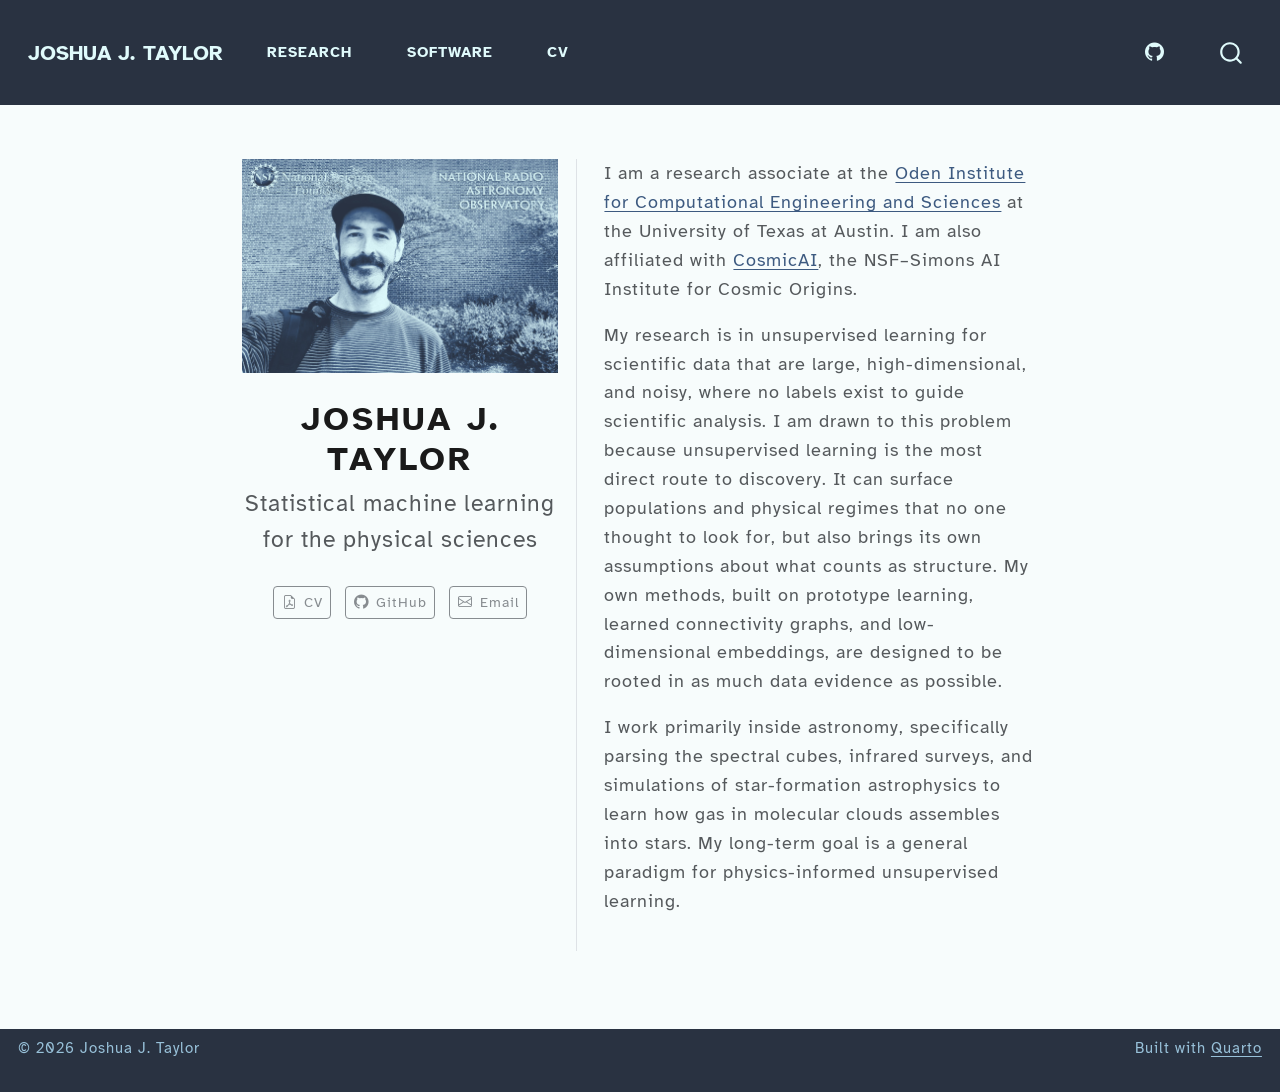
==== docs/index.html @ 3b2a6f20 "Home page: tagline Co-Authored-By: Claude Fable 5.1 <noreply@anthropic.com>" ====
<!DOCTYPE html>
<html xmlns="http://www.w3.org/1999/xhtml" lang="en" xml:lang="en"><head>

<meta charset="utf-8">
<meta name="generator" content="quarto-1.11.9">

<meta name="viewport" content="width=device-width, initial-scale=1.0, user-scalable=yes">


<title>Joshua J. Taylor</title>
<style>
/* Default styles provided by pandoc.
** See https://pandoc.org/MANUAL.html#variables-for-html for config info.
*/
span.smallcaps{font-variant: small-caps;}
div.columns{display: flex; gap: 1.5em;}
div.column{flex: auto;}
@media screen {
div.columns{gap: min(4vw, 1.5em);}
div.column{overflow-x: auto;}
}
div.hanging-indent{margin-left: 1.5em; text-indent: -1.5em;}
ul.task-list{list-style: none;}
ul.task-list li input[type="checkbox"] {
  width: 0.8em;
  margin: 0 0.8em 0.2em -1em; /* quarto-specific, see https://github.com/quarto-dev/quarto-cli/issues/4556 */ 
  vertical-align: middle;
}
</style>


<script src="site_libs/quarto-nav/quarto-nav.js"></script>
<script src="site_libs/quarto-nav/headroom.min.js"></script>
<script src="site_libs/clipboard/clipboard.min.js"></script>
<script src="site_libs/quarto-search/autocomplete.umd.js"></script>
<script src="site_libs/quarto-search/fuse.min.js"></script>
<script src="site_libs/quarto-search/quarto-search.js"></script>
<meta name="quarto:offset" content="./">
<script src="site_libs/quarto-html/quarto.js" type="module"></script>
<script src="site_libs/quarto-html/tabsets/tabsets.js" type="module"></script>
<script src="site_libs/quarto-html/scrollable-regions/scrollable-regions.js" type="module"></script>
<script src="site_libs/quarto-html/popper.min.js"></script>
<script src="site_libs/quarto-html/tippy.umd.min.js"></script>
<link href="site_libs/quarto-html/tippy.css" rel="stylesheet">
<link href="site_libs/quarto-html/quarto-syntax-highlighting-5a8ea6506bd74de719dafad1d662b7b4.css" rel="stylesheet" class="quarto-color-scheme" id="quarto-text-highlighting-styles">
<link href="site_libs/quarto-html/quarto-syntax-highlighting-dark-31f71cfee8fb6cb433a9ce015cec3520.css" rel="stylesheet" class="quarto-color-scheme quarto-color-alternate" id="quarto-text-highlighting-styles">
<link href="site_libs/quarto-html/quarto-syntax-highlighting-5a8ea6506bd74de719dafad1d662b7b4.css" rel="stylesheet" class="quarto-color-scheme-extra" id="quarto-text-highlighting-styles">
<script src="site_libs/bootstrap/bootstrap.min.js"></script>
<link href="site_libs/bootstrap/bootstrap-icons.css" rel="stylesheet">
<link href="site_libs/bootstrap/bootstrap-e5299f4276e69b5df6ccdc1df685c2fe.min.css" rel="stylesheet" append-hash="true" class="quarto-color-scheme" id="quarto-bootstrap" data-mode="light">
<link href="site_libs/bootstrap/bootstrap-dark-e5299f4276e69b5df6ccdc1df685c2fe.min.css" rel="stylesheet" append-hash="true" class="quarto-color-scheme quarto-color-alternate" id="quarto-bootstrap" data-mode="light">
<link href="site_libs/bootstrap/bootstrap-e5299f4276e69b5df6ccdc1df685c2fe.min.css" rel="stylesheet" append-hash="true" class="quarto-color-scheme-extra" id="quarto-bootstrap" data-mode="light">
<script id="quarto-search-options" type="application/json">{
  "location": "navbar",
  "copy-button": false,
  "collapse-after": 3,
  "panel-placement": "end",
  "type": "overlay",
  "limit": 50,
  "keyboard-shortcut": [
    "f",
    "/",
    "s"
  ],
  "show-item-context": false,
  "language": {
    "search-no-results-text": "No results",
    "search-matching-documents-text": "matching documents",
    "search-copy-link-title": "Copy link to search",
    "search-hide-matches-text": "Hide additional matches",
    "search-more-match-text": "more match in this document",
    "search-more-matches-text": "more matches in this document",
    "search-clear-button-title": "Clear",
    "search-text-placeholder": "",
    "search-detached-cancel-button-title": "Cancel",
    "search-submit-button-title": "Submit",
    "search-label": "Search"
  }
}</script>


</head>

<body class="nav-fixed fullcontent quarto-light"><a id="quarto-skip-link" class="visually-hidden-focusable" href="#quarto-document-content">Skip to main content</a>

<div id="quarto-search-results"></div>
  <header id="quarto-header" class="headroom fixed-top">
    <nav class="navbar navbar-expand-lg " data-bs-theme="dark" aria-label="Site">
      <div class="navbar-container container-fluid">
      <div class="navbar-brand-container mx-auto">
    <a class="navbar-brand" href="./index.html">
    <span class="navbar-title">Joshua J. Taylor</span>
    </a>
  </div>
          <button class="navbar-toggler" type="button" data-bs-toggle="collapse" data-bs-target="#navbarCollapse" aria-controls="navbarCollapse" aria-expanded="false" aria-label="Toggle navigation" onclick="if (window.quartoToggleHeadroom) { window.quartoToggleHeadroom(); }">
  <span class="navbar-toggler-icon"></span>
</button>
          <div class="collapse navbar-collapse" id="navbarCollapse">
            <ul class="navbar-nav navbar-nav-scroll me-auto">
  <li class="nav-item">
    <a class="nav-link" href="./research.html"> 
<span class="menu-text">Research</span></a>
  </li>  
  <li class="nav-item">
    <a class="nav-link" href="./software.html"> 
<span class="menu-text">Software</span></a>
  </li>  
  <li class="nav-item">
    <a class="nav-link" href="./cv.html"> 
<span class="menu-text">CV</span></a>
  </li>  
</ul>
            <ul class="navbar-nav navbar-nav-scroll ms-auto">
  <li class="nav-item compact">
    <a class="nav-link" href="https://github.com/jjtphd"> <i class="bi bi-github" role="img" aria-label="GitHub">
</i> 
<span class="menu-text"></span></a>
  </li>  
</ul>
          </div> <!-- /navcollapse -->
            <div class="quarto-navbar-tools">
</div>
            <div id="quarto-search" class="" title="Search"></div>
      </div> <!-- /container-fluid -->
    </nav>
</header>
<!-- content -->
<div id="quarto-content" class="quarto-container page-columns page-rows-contents page-layout-article page-navbar">
<!-- sidebar -->
<!-- margin-sidebar -->
    
<!-- main -->
<div class="quarto-about-trestles">
  <div class="about-entity">
    <img src="images/portrait_nrao_tri_blue.jpg" class="about-image
  rectangle " style="width: 100%;">
<header id="title-block-header" class="quarto-title-block default">
<div class="quarto-title">
<h1 class="title">Joshua J. Taylor</h1>
<p class="subtitle lead">Statistical machine learning for the physical sciences</p>
</div>
<div class="quarto-title-meta">
  </div>
</header>
    <div class="about-links">
  <a href="/files/JTaylor_CV.pdf" class="about-link" rel="" target="">
    <i class="bi bi-file-earmark-pdf"></i>
     <span class="about-link-text">CV</span>
  </a>
  <a href="https://github.com/jjtphd" class="about-link" rel="" target="">
    <i class="bi bi-github"></i>
     <span class="about-link-text">GitHub</span>
  </a>
  <a href="mailto:joshtaylor@utexas.edu" class="about-link" rel="" target="">
    <i class="bi bi-envelope"></i>
     <span class="about-link-text">Email</span>
  </a>
</div>
  </div>
  <div class="about-contents"><main class="content" id="quarto-document-content" tabindex="-1">
<p>I am a research associate at the <a href="https://oden.utexas.edu/">Oden Institute for Computational Engineering and Sciences</a> at the University of Texas at Austin. I am also affiliated with <a href="https://www.cosmicai.org/">CosmicAI</a>, the NSF–Simons AI Institute for Cosmic Origins.</p>
<p>My research is in unsupervised learning for scientific data that are large, high-dimensional, and noisy, where no labels exist to guide scientific analysis. I am drawn to this problem because unsupervised learning is the most direct route to discovery. It can surface populations and physical regimes that no one thought to look for, but also brings its own assumptions about what counts as structure. My own methods, built on prototype learning, learned connectivity graphs, and low-dimensional embeddings, are designed to be rooted in as much data evidence as possible.</p>
<p>I work primarily inside astronomy, specifically parsing the spectral cubes, infrared surveys, and simulations of star-formation astrophysics to learn how gas in molecular clouds assembles into stars. My long-term goal is a general paradigm for physics-informed unsupervised learning.</p>


</main></div>
</div>
 <!-- /main -->
<script id="quarto-html-after-body" type="application/javascript">
  window.document.addEventListener("DOMContentLoaded", function (event) {
    const isCodeAnnotation = (el) => {
      for (const clz of el.classList) {
        if (clz.startsWith('code-annotation-')) {                     
          return true;
        }
      }
      return false;
    }
    const onCopySuccess = function(e) {
      // button target
      const button = e.trigger;
      // don't keep focus
      button.blur();
      // flash "checked"
      button.classList.add('code-copy-button-checked');
      var currentTitle = button.getAttribute("title");
      button.setAttribute("title", "Copied!");
      let tooltip;
      if (window.bootstrap) {
        button.setAttribute("data-bs-toggle", "tooltip");
        button.setAttribute("data-bs-placement", "left");
        button.setAttribute("data-bs-title", "Copied!");
        tooltip = new bootstrap.Tooltip(button, 
          { trigger: "manual", 
            customClass: "code-copy-button-tooltip",
            offset: [0, -8]});
        tooltip.show();    
      }
      setTimeout(function() {
        if (tooltip) {
          tooltip.hide();
          button.removeAttribute("data-bs-title");
          button.removeAttribute("data-bs-toggle");
          button.removeAttribute("data-bs-placement");
        }
        button.setAttribute("title", currentTitle);
        button.classList.remove('code-copy-button-checked');
      }, 1000);
      // clear code selection
      e.clearSelection();
    }
    const getTextToCopy = function(trigger) {
      const outerScaffold = trigger.parentElement.cloneNode(true);
      const codeEl = outerScaffold.querySelector('code');
      for (const childEl of codeEl.children) {
        if (isCodeAnnotation(childEl)) {
          childEl.remove();
        }
      }
      return codeEl.innerText;
    }
    const clipboard = new window.ClipboardJS('.code-copy-button:not([data-in-quarto-modal])', {
      text: getTextToCopy
    });
    clipboard.on('success', onCopySuccess);
    if (window.document.getElementById('quarto-embedded-source-code-modal')) {
      const clipboardModal = new window.ClipboardJS('.code-copy-button[data-in-quarto-modal]', {
        text: getTextToCopy,
        container: window.document.getElementById('quarto-embedded-source-code-modal')
      });
      clipboardModal.on('success', onCopySuccess);
    }
      var localhostRegex = new RegExp(/^(?:http|https):\/\/localhost\:?[0-9]*\//);
      var mailtoRegex = new RegExp(/^mailto:/);
        var filterRegex = new RegExp("https:\/\/jjtphd\.github\.io");
      const newWindowLabel = "(opens in a new tab)";
      const newWindowNoteId = "quarto-ext-newwindow-label";
      // Links reference one hidden label through aria-describedby, so the
      // announcement never changes their accessible name.
      var describeNewWindow = (link) => {
        if (!window.document.getElementById(newWindowNoteId)) {
          var newWindowNote = window.document.createElement("span");
          newWindowNote.id = newWindowNoteId;
          newWindowNote.hidden = true;
          newWindowNote.textContent = newWindowLabel;
          window.document.body.appendChild(newWindowNote);
        }
        var describedBy = (link.getAttribute("aria-describedby") || "").split(/\s+/).filter(Boolean);
        if (!describedBy.includes(newWindowNoteId)) {
          describedBy.push(newWindowNoteId);
          link.setAttribute("aria-describedby", describedBy.join(" "));
        }
      }
      var isInternal = (href) => {
          return filterRegex.test(href) || localhostRegex.test(href) || mailtoRegex.test(href);
      }
      // Inspect non-navigation links and adorn them if external
      window.quartoDecorateExternalLinks = function (root) {
     var links = (root || window.document).querySelectorAll('a[href]:not(.nav-link):not(.navbar-brand):not(.toc-action):not(.sidebar-link):not(.sidebar-item-toggle):not(.pagination-link):not(.no-external):not([aria-hidden]):not(.dropdown-item):not(.quarto-navigation-tool):not(.about-link)');
      for (var i=0; i<links.length; i++) {
        const link = links[i];
        if (!isInternal(link.href)) {
          // undo the damage that might have been done by quarto-nav.js in the case of
          // links that we want to consider external
          if (link.dataset.originalHref !== undefined) {
            link.href = link.dataset.originalHref;
          }
            // target, if specified
            link.setAttribute("target", "_blank");
            if (link.getAttribute("rel") === null) {
              link.setAttribute("rel", "noopener");
            }
            describeNewWindow(link);
          if (!link.classList.contains('no-external-icon')) {
          }
        }
      }
      };
      window.quartoDecorateExternalLinks(window.document);
    // Esc closes the popup (WCAG 1.4.13) and focus leaving both trigger and
    // popup closes it (WCAG 2.4.11); tippy handles neither for interactive popups.
    const hideOnEscAndFocusOut = {
      name: 'hideOnEscAndFocusOut',
      defaultValue: true,
      fn(instance) {
        const dismiss = () => {
          // A show scheduled by the trigger delay would otherwise reopen it
          instance.clearDelayTimeouts();
          instance.hide();
        };
        const onKeyDown = (event) => {
          if (event.key !== 'Escape') {
            return;
          }
          // Keep Esc from also reaching page handlers (e.g. reveal.js overview),
          // except an open reveal.js slide menu, which Esc should close too.
          // The menu handles keys only when its keyboard option is on.
          const menuHandlesEsc = window.Reveal?.getPlugin?.('menu')?.isOpen() &&
            window.Reveal.getConfig().menu?.keyboard !== false;
          if (!menuHandlesEsc) {
            event.stopPropagation();
          }
          if (instance.popper.contains(window.document.activeElement)) {
            // Disabled while refocusing so the focus trigger does not reopen it
            instance.disable();
            instance.reference.focus();
            instance.enable();
          }
          dismiss();
        };
        const onFocusOut = (event) => {
          const target = event.relatedTarget;
          if (target && !instance.reference.contains(target) &&
              !instance.popper.contains(target)) {
            dismiss();
          }
        };
        // On the trigger too: a click trigger (code-annotations: select) has no
        // blur handling. Attached for the instance's lifetime so leaving the
        // trigger also cancels a show still pending on the trigger delay.
        instance.reference.addEventListener('focusout', onFocusOut);
        return {
          onShow() {
            window.document.addEventListener('keydown', onKeyDown, true);
            instance.popper.addEventListener('focusout', onFocusOut);
          },
          onHide() {
            window.document.removeEventListener('keydown', onKeyDown, true);
            instance.popper.removeEventListener('focusout', onFocusOut);
          },
          onDestroy() {
            instance.reference.removeEventListener('focusout', onFocusOut);
          },
        };
      },
    };
    function tippyHover(el, contentFn, onTriggerFn, onUntriggerFn) {
      const config = {
        allowHTML: true,
        maxWidth: 500,
        delay: 100,
        arrow: false,
        appendTo: function(el) {
            return el.parentElement;
        },
        interactive: true,
        interactiveBorder: 10,
        theme: 'quarto',
        placement: 'bottom-start',
        plugins: [hideOnEscAndFocusOut],
      };
      if (contentFn) {
        config.content = contentFn;
      }
      if (onTriggerFn) {
        config.onTrigger = onTriggerFn;
      }
      if (onUntriggerFn) {
        config.onUntrigger = onUntriggerFn;
      }
      window.tippy(el, config); 
    }
    const noterefs = window.document.querySelectorAll('a[role="doc-noteref"]');
    for (var i=0; i<noterefs.length; i++) {
      const ref = noterefs[i];
      tippyHover(ref, function() {
        // use id or data attribute instead here
        let href = ref.getAttribute('data-footnote-href') || ref.getAttribute('href');
        try { href = new URL(href).hash; } catch {}
        const id = href.replace(/^#\/?/, "");
        const note = window.document.getElementById(id);
        if (note) {
          return note.innerHTML;
        } else {
          return "";
        }
      });
    }
    const xrefs = window.document.querySelectorAll('a.quarto-xref');
    const processXRef = (id, note) => {
      // Strip column container classes
      const stripColumnClz = (el) => {
        el.classList.remove("page-full", "page-columns");
        if (el.children) {
          for (const child of el.children) {
            stripColumnClz(child);
          }
        }
      }
      stripColumnClz(note)
      if (id === null || id.startsWith('sec-')) {
        // Special case sections, only their first couple elements
        const container = document.createElement("div");
        if (note.children && note.children.length > 2) {
          container.appendChild(note.children[0].cloneNode(true));
          for (let i = 1; i < note.children.length; i++) {
            const child = note.children[i];
            if (child.tagName === "P" && child.innerText === "") {
              continue;
            } else {
              container.appendChild(child.cloneNode(true));
              break;
            }
          }
          if (window.Quarto?.typesetMath) {
            window.Quarto.typesetMath(container);
          }
          return container.innerHTML
        } else {
          if (window.Quarto?.typesetMath) {
            window.Quarto.typesetMath(note);
          }
          return note.innerHTML;
        }
      } else {
        // Remove any anchor links if they are present
        const anchorLink = note.querySelector('a.anchorjs-link');
        if (anchorLink) {
          anchorLink.remove();
        }
        if (window.Quarto?.typesetMath) {
          window.Quarto.typesetMath(note);
        }
        if (note.classList.contains("callout")) {
          return note.outerHTML;
        } else {
          return note.innerHTML;
        }
      }
    }
    for (var i=0; i<xrefs.length; i++) {
      const xref = xrefs[i];
      tippyHover(xref, undefined, function(instance) {
        instance.disable();
        let url = xref.getAttribute('href');
        let hash = undefined; 
        if (url.startsWith('#')) {
          hash = url;
        } else {
          try { hash = new URL(url).hash; } catch {}
        }
        if (hash) {
          const id = hash.replace(/^#\/?/, "");
          const note = window.document.getElementById(id);
          if (note !== null) {
            try {
              const html = processXRef(id, note.cloneNode(true));
              instance.setContent(html);
            } finally {
              instance.enable();
              instance.show();
            }
          } else {
            // See if we can fetch this
            fetch(url.split('#')[0])
            .then(res => res.text())
            .then(html => {
              const parser = new DOMParser();
              const htmlDoc = parser.parseFromString(html, "text/html");
              const note = htmlDoc.getElementById(id);
              if (note !== null) {
                const html = processXRef(id, note);
                instance.setContent(html);
              } 
            }).finally(() => {
              instance.enable();
              instance.show();
            });
          }
        } else {
          // See if we can fetch a full url (with no hash to target)
          // This is a special case and we should probably do some content thinning / targeting
          fetch(url)
          .then(res => res.text())
          .then(html => {
            const parser = new DOMParser();
            const htmlDoc = parser.parseFromString(html, "text/html");
            const note = htmlDoc.querySelector('main.content');
            if (note !== null) {
              // This should only happen for chapter cross references
              // (since there is no id in the URL)
              // remove the first header
              if (note.children.length > 0 && note.children[0].tagName === "HEADER") {
                note.children[0].remove();
              }
              const html = processXRef(null, note);
              instance.setContent(html);
            } 
          }).finally(() => {
            instance.enable();
            instance.show();
          });
        }
      }, function(instance) {
      });
    }
        let selectedAnnoteEl;
        const selectorForAnnotation = ( cell, annotation) => {
          let cellAttr = 'data-code-cell="' + cell + '"';
          let lineAttr = 'data-code-annotation="' +  annotation + '"';
          const selector = 'span[' + cellAttr + '][' + lineAttr + ']';
          return selector;
        }
        const selectCodeLines = (annoteEl) => {
          const doc = window.document;
          const targetCell = annoteEl.getAttribute("data-target-cell");
          const targetAnnotation = annoteEl.getAttribute("data-target-annotation");
          const annoteSpan = window.document.querySelector(selectorForAnnotation(targetCell, targetAnnotation));
          const lines = annoteSpan.getAttribute("data-code-lines").split(",");
          const lineIds = lines.map((line) => {
            return targetCell + "-" + line;
          })
          // Each band is positioned against its own containing block, which is
          // not the offsetParent of the lines, so place it from client rects.
          const placeBand = (band, firstEl, lastEl, codeBlock) => {
            const container = band.offsetParent;
            if (container === null) {
              return;
            }
            const containerRect = container.getBoundingClientRect();
            // Reveal.js scales slides with a transform, so convert client
            // pixels back to the CSS pixels of the container.
            const scale = containerRect.height / container.offsetHeight || 1;
            const firstRect = firstEl.getBoundingClientRect();
            const lastRect = lastEl.getBoundingClientRect();
            const top = (firstRect.top - containerRect.top) / scale - container.clientTop + container.scrollTop;
            const height = (lastRect.bottom - firstRect.top) / scale;
            band.style.top = top - 2 + "px";
            band.style.height = height + 4 + "px";
            if (codeBlock) {
              // Without the copy button wrapper, the containing block is wider
              // than the code block, so span the code block explicitly.
              const blockRect = codeBlock.getBoundingClientRect();
              band.style.left = (blockRect.left - containerRect.left) / scale - container.clientLeft + container.scrollLeft + "px";
              band.style.width = blockRect.width / scale + "px";
            }
          };
          if (lineIds.length > 0) {
            const el = window.document.getElementById(lineIds[0]);
            const lastEl = window.document.getElementById(lineIds[lineIds.length - 1]);
            const parent = el.parentElement.parentElement;
            // cook up a div (if necessary) and position it
            let div = window.document.getElementById("code-annotation-line-highlight");
            if (div === null) {
              div = window.document.createElement("div");
              div.setAttribute("id", "code-annotation-line-highlight");
              div.style.position = 'absolute';
              parent.appendChild(div);
            }
            placeBand(div, el, lastEl, parent.closest("div.sourceCode") || parent);
            let gutterDiv = window.document.getElementById("code-annotation-line-highlight-gutter");
            if (gutterDiv === null) {
              gutterDiv = window.document.createElement("div");
              gutterDiv.setAttribute("id", "code-annotation-line-highlight-gutter");
              gutterDiv.style.position = 'absolute';
              const codeCell = window.document.getElementById(targetCell);
              const gutter = codeCell.querySelector('.code-annotation-gutter');
              gutter.appendChild(gutterDiv);
            }
            placeBand(gutterDiv, el, lastEl);
            selectedAnnoteEl = annoteEl;
          }
        };
        const unselectCodeLines = () => {
          const elementsIds = ["code-annotation-line-highlight", "code-annotation-line-highlight-gutter"];
          elementsIds.forEach((elId) => {
            const div = window.document.getElementById(elId);
            if (div) {
              div.remove();
            }
          });
          selectedAnnoteEl = undefined;
        };
          // Handle positioning of the toggle
      window.addEventListener(
        "resize",
        throttle(() => {
          elRect = undefined;
          if (selectedAnnoteEl) {
            selectCodeLines(selectedAnnoteEl);
          }
        }, 10)
      );
      function throttle(fn, ms) {
      let throttle = false;
      let timer;
        return (...args) => {
          if(!throttle) { // first call gets through
              fn.apply(this, args);
              throttle = true;
          } else { // all the others get throttled
              if(timer) clearTimeout(timer); // cancel #2
              timer = setTimeout(() => {
                fn.apply(this, args);
                timer = throttle = false;
              }, ms);
          }
        };
      }
        // Attach click handler to the DT
        const annoteDls = window.document.querySelectorAll('dt[data-target-cell]');
        for (const annoteDlNode of annoteDls) {
          annoteDlNode.addEventListener('click', (event) => {
            const clickedEl = event.target;
            if (clickedEl !== selectedAnnoteEl) {
              unselectCodeLines();
              const activeEl = window.document.querySelector('dt[data-target-cell].code-annotation-active');
              if (activeEl) {
                activeEl.classList.remove('code-annotation-active');
              }
              selectCodeLines(clickedEl);
              clickedEl.classList.add('code-annotation-active');
            } else {
              // Unselect the line
              unselectCodeLines();
              clickedEl.classList.remove('code-annotation-active');
            }
          });
        }
    const findCites = (el) => {
      const parentEl = el.parentElement;
      if (parentEl) {
        const cites = parentEl.dataset.cites;
        if (cites) {
          return {
            el,
            cites: cites.split(' ')
          };
        } else {
          return findCites(el.parentElement)
        }
      } else {
        return undefined;
      }
    };
    var bibliorefs = window.document.querySelectorAll('a[role="doc-biblioref"]');
    for (var i=0; i<bibliorefs.length; i++) {
      const ref = bibliorefs[i];
      const citeInfo = findCites(ref);
      if (citeInfo) {
        tippyHover(citeInfo.el, function() {
          var popup = window.document.createElement('div');
          citeInfo.cites.forEach(function(cite) {
            var citeDiv = window.document.createElement('div');
            citeDiv.classList.add('hanging-indent');
            citeDiv.classList.add('csl-entry');
            var biblioDiv = window.document.getElementById('ref-' + cite);
            if (biblioDiv) {
              citeDiv.innerHTML = biblioDiv.innerHTML;
            }
            popup.appendChild(citeDiv);
          });
          return popup.innerHTML;
        });
      }
    }
  });
  </script>
  <script type="application/javascript">
  window.quartoScrollableRegionsLabels = {"code":"Scrollable code","output":"Scrollable output"};
  </script>
</div> <!-- /content -->
<footer class="footer">
  <div class="nav-footer">
    <div class="nav-footer-left">
<p>© 2026 Joshua J. Taylor</p>
</div>   
    <div class="nav-footer-center">
      &nbsp;
    </div>
    <div class="nav-footer-right">
<p>Built with <a href="https://quarto.org">Quarto</a></p>
</div>
  </div>
</footer>




</body></html>
---- docs/site_libs/quarto-html/tippy.css ----
.tippy-box[data-animation=fade][data-state=hidden]{opacity:0}[data-tippy-root]{max-width:calc(100vw - 10px)}.tippy-box{position:relative;background-color:#333;color:#fff;border-radius:4px;font-size:14px;line-height:1.4;white-space:normal;outline:0;transition-property:transform,visibility,opacity}.tippy-box[data-placement^=top]>.tippy-arrow{bottom:0}.tippy-box[data-placement^=top]>.tippy-arrow:before{bottom:-7px;left:0;border-width:8px 8px 0;border-top-color:initial;transform-origin:center top}.tippy-box[data-placement^=bottom]>.tippy-arrow{top:0}.tippy-box[data-placement^=bottom]>.tippy-arrow:before{top:-7px;left:0;border-width:0 8px 8px;border-bottom-color:initial;transform-origin:center bottom}.tippy-box[data-placement^=left]>.tippy-arrow{right:0}.tippy-box[data-placement^=left]>.tippy-arrow:before{border-width:8px 0 8px 8px;border-left-color:initial;right:-7px;transform-origin:center left}.tippy-box[data-placement^=right]>.tippy-arrow{left:0}.tippy-box[data-placement^=right]>.tippy-arrow:before{left:-7px;border-width:8px 8px 8px 0;border-right-color:initial;transform-origin:center right}.tippy-box[data-inertia][data-state=visible]{transition-timing-function:cubic-bezier(.54,1.5,.38,1.11)}.tippy-arrow{width:16px;height:16px;color:#333}.tippy-arrow:before{content:"";position:absolute;border-color:transparent;border-style:solid}.tippy-content{position:relative;padding:5px 9px;z-index:1}
---- docs/site_libs/quarto-html/quarto-syntax-highlighting-5a8ea6506bd74de719dafad1d662b7b4.css ----
/* quarto syntax highlight colors */
:root {
  --quarto-hl-ot-color: #003B4F;
  --quarto-hl-at-color: #657422;
  --quarto-hl-ss-color: #20794D;
  --quarto-hl-an-color: #5E5E5E;
  --quarto-hl-fu-color: #4758AB;
  --quarto-hl-st-color: #20794D;
  --quarto-hl-cf-color: #003B4F;
  --quarto-hl-op-color: #5E5E5E;
  --quarto-hl-er-color: #AD0000;
  --quarto-hl-bn-color: #AD0000;
  --quarto-hl-al-color: #AD0000;
  --quarto-hl-va-color: #111111;
  --quarto-hl-bu-color: inherit;
  --quarto-hl-ex-color: inherit;
  --quarto-hl-pp-color: #AD0000;
  --quarto-hl-in-color: #5E5E5E;
  --quarto-hl-vs-color: #20794D;
  --quarto-hl-wa-color: #5E5E5E;
  --quarto-hl-do-color: #5E5E5E;
  --quarto-hl-im-color: #00769E;
  --quarto-hl-ch-color: #20794D;
  --quarto-hl-dt-color: #AD0000;
  --quarto-hl-fl-color: #AD0000;
  --quarto-hl-co-color: #5E5E5E;
  --quarto-hl-cv-color: #5E5E5E;
  --quarto-hl-cn-color: #8f5902;
  --quarto-hl-sc-color: #5E5E5E;
  --quarto-hl-dv-color: #AD0000;
  --quarto-hl-kw-color: #003B4F;
}

/* other quarto variables */
:root {
  --quarto-font-monospace: "Source Code Pro";
}

/* syntax highlight based on Pandoc's rules */
pre > code.sourceCode > span {
  color: #003B4F;
}

code.sourceCode > span {
  color: #003B4F;
}

div.sourceCode,
div.sourceCode pre.sourceCode {
  color: #003B4F;
}

/* Normal */
code span {
  color: #003B4F;
}

/* Alert */
code span.al {
  color: #AD0000;
  font-style: inherit;
}

/* Annotation */
code span.an {
  color: #5E5E5E;
  font-style: inherit;
}

/* Attribute */
code span.at {
  color: #657422;
  font-style: inherit;
}

/* BaseN */
code span.bn {
  color: #AD0000;
  font-style: inherit;
}

/* BuiltIn */
code span.bu {
  font-style: inherit;
}

/* ControlFlow */
code span.cf {
  color: #003B4F;
  font-weight: bold;
  font-style: inherit;
}

/* Char */
code span.ch {
  color: #20794D;
  font-style: inherit;
}

/* Constant */
code span.cn {
  color: #8f5902;
  font-style: inherit;
}

/* Comment */
code span.co {
  color: #5E5E5E;
  font-style: inherit;
}

/* CommentVar */
code span.cv {
  color: #5E5E5E;
  font-style: italic;
}

/* Documentation */
code span.do {
  color: #5E5E5E;
  font-style: italic;
}

/* DataType */
code span.dt {
  color: #AD0000;
  font-style: inherit;
}

/* DecVal */
code span.dv {
  color: #AD0000;
  font-style: inherit;
}

/* Error */
code span.er {
  color: #AD0000;
  font-style: inherit;
}

/* Extension */
code span.ex {
  font-style: inherit;
}

/* Float */
code span.fl {
  color: #AD0000;
  font-style: inherit;
}

/* Function */
code span.fu {
  color: #4758AB;
  font-style: inherit;
}

/* Import */
code span.im {
  color: #00769E;
  font-style: inherit;
}

/* Information */
code span.in {
  color: #5E5E5E;
  font-style: inherit;
}

/* Keyword */
code span.kw {
  color: #003B4F;
  font-weight: bold;
  font-style: inherit;
}

/* Operator */
code span.op {
  color: #5E5E5E;
  font-style: inherit;
}

/* Other */
code span.ot {
  color: #003B4F;
  font-style: inherit;
}

/* Preprocessor */
code span.pp {
  color: #AD0000;
  font-style: inherit;
}

/* SpecialChar */
code span.sc {
  color: #5E5E5E;
  font-style: inherit;
}

/* SpecialString */
code span.ss {
  color: #20794D;
  font-style: inherit;
}

/* String */
code span.st {
  color: #20794D;
  font-style: inherit;
}

/* Variable */
code span.va {
  color: #111111;
  font-style: inherit;
}

/* VerbatimString */
code span.vs {
  color: #20794D;
  font-style: inherit;
}

/* Warning */
code span.wa {
  color: #5E5E5E;
  font-style: italic;
}

.prevent-inlining {
  content: "</";
}

/*# sourceMappingURL=71fe13a363f10d010f1e882b3c51ff98.css.map */
---- docs/site_libs/quarto-html/quarto-syntax-highlighting-dark-31f71cfee8fb6cb433a9ce015cec3520.css ----
/* quarto syntax highlight colors */
:root {
  --quarto-hl-al-color: #f07178;
  --quarto-hl-an-color: #d4d0ab;
  --quarto-hl-at-color: #00e0e0;
  --quarto-hl-bn-color: #d4d0ab;
  --quarto-hl-bu-color: #abe338;
  --quarto-hl-ch-color: #abe338;
  --quarto-hl-co-color: #f8f8f2;
  --quarto-hl-cv-color: #ffd700;
  --quarto-hl-cn-color: #ffd700;
  --quarto-hl-cf-color: #ffa07a;
  --quarto-hl-dt-color: #ffa07a;
  --quarto-hl-dv-color: #d4d0ab;
  --quarto-hl-do-color: #f8f8f2;
  --quarto-hl-er-color: #f07178;
  --quarto-hl-ex-color: #00e0e0;
  --quarto-hl-fl-color: #d4d0ab;
  --quarto-hl-fu-color: #ffa07a;
  --quarto-hl-im-color: #abe338;
  --quarto-hl-in-color: #d4d0ab;
  --quarto-hl-kw-color: #ffa07a;
  --quarto-hl-op-color: #ffa07a;
  --quarto-hl-ot-color: #00e0e0;
  --quarto-hl-pp-color: #dcc6e0;
  --quarto-hl-re-color: #00e0e0;
  --quarto-hl-sc-color: #abe338;
  --quarto-hl-ss-color: #abe338;
  --quarto-hl-st-color: #abe338;
  --quarto-hl-va-color: #00e0e0;
  --quarto-hl-vs-color: #abe338;
  --quarto-hl-wa-color: #dcc6e0;
}

/* other quarto variables */
:root {
  --quarto-font-monospace: "Source Code Pro";
}

/* syntax highlight based on Pandoc's rules */
pre > code.sourceCode > span {
  color: #f8f8f2;
}

code.sourceCode > span {
  color: #f8f8f2;
}

div.sourceCode,
div.sourceCode pre.sourceCode {
  color: #f8f8f2;
}

/* Normal */
code span {
  color: #f8f8f2;
}

/* Alert */
code span.al {
  color: #f07178;
}

/* Annotation */
code span.an {
  color: #d4d0ab;
}

/* Attribute */
code span.at {
  color: #00e0e0;
}

/* BaseN */
code span.bn {
  color: #d4d0ab;
}

/* BuiltIn */
code span.bu {
  color: #abe338;
}

/* ControlFlow */
code span.cf {
  font-weight: bold;
  color: #ffa07a;
}

/* Char */
code span.ch {
  color: #abe338;
}

/* Constant */
code span.cn {
  color: #ffd700;
}

/* Comment */
code span.co {
  font-style: italic;
  color: #f8f8f2;
}

/* CommentVar */
code span.cv {
  color: #ffd700;
}

/* Documentation */
code span.do {
  color: #f8f8f2;
}

/* DataType */
code span.dt {
  color: #ffa07a;
}

/* DecVal */
code span.dv {
  color: #d4d0ab;
}

/* Error */
code span.er {
  color: #f07178;
  text-decoration: underline;
}

/* Extension */
code span.ex {
  font-weight: bold;
  color: #00e0e0;
}

/* Float */
code span.fl {
  color: #d4d0ab;
}

/* Function */
code span.fu {
  color: #ffa07a;
}

/* Import */
code span.im {
  color: #abe338;
}

/* Information */
code span.in {
  color: #d4d0ab;
}

/* Keyword */
code span.kw {
  font-weight: bold;
  color: #ffa07a;
}

/* Operator */
code span.op {
  color: #ffa07a;
}

/* Other */
code span.ot {
  color: #00e0e0;
}

/* Preprocessor */
code span.pp {
  color: #dcc6e0;
}

/* RegionMarker */
code span.re {
  background-color: #f8f8f2;
  color: #00e0e0;
}

/* SpecialChar */
code span.sc {
  color: #abe338;
}

/* SpecialString */
code span.ss {
  color: #abe338;
}

/* String */
code span.st {
  color: #abe338;
}

/* Variable */
code span.va {
  color: #00e0e0;
}

/* VerbatimString */
code span.vs {
  color: #abe338;
}

/* Warning */
code span.wa {
  color: #dcc6e0;
}

.prevent-inlining {
  content: "</";
}

/*# sourceMappingURL=b3aecf3c9e6c9588861e389d7e6a80e2.css.map */
---- docs/site_libs/quarto-html/quarto-syntax-highlighting-5a8ea6506bd74de719dafad1d662b7b4.css ----
/* quarto syntax highlight colors */
:root {
  --quarto-hl-ot-color: #003B4F;
  --quarto-hl-at-color: #657422;
  --quarto-hl-ss-color: #20794D;
  --quarto-hl-an-color: #5E5E5E;
  --quarto-hl-fu-color: #4758AB;
  --quarto-hl-st-color: #20794D;
  --quarto-hl-cf-color: #003B4F;
  --quarto-hl-op-color: #5E5E5E;
  --quarto-hl-er-color: #AD0000;
  --quarto-hl-bn-color: #AD0000;
  --quarto-hl-al-color: #AD0000;
  --quarto-hl-va-color: #111111;
  --quarto-hl-bu-color: inherit;
  --quarto-hl-ex-color: inherit;
  --quarto-hl-pp-color: #AD0000;
  --quarto-hl-in-color: #5E5E5E;
  --quarto-hl-vs-color: #20794D;
  --quarto-hl-wa-color: #5E5E5E;
  --quarto-hl-do-color: #5E5E5E;
  --quarto-hl-im-color: #00769E;
  --quarto-hl-ch-color: #20794D;
  --quarto-hl-dt-color: #AD0000;
  --quarto-hl-fl-color: #AD0000;
  --quarto-hl-co-color: #5E5E5E;
  --quarto-hl-cv-color: #5E5E5E;
  --quarto-hl-cn-color: #8f5902;
  --quarto-hl-sc-color: #5E5E5E;
  --quarto-hl-dv-color: #AD0000;
  --quarto-hl-kw-color: #003B4F;
}

/* other quarto variables */
:root {
  --quarto-font-monospace: "Source Code Pro";
}

/* syntax highlight based on Pandoc's rules */
pre > code.sourceCode > span {
  color: #003B4F;
}

code.sourceCode > span {
  color: #003B4F;
}

div.sourceCode,
div.sourceCode pre.sourceCode {
  color: #003B4F;
}

/* Normal */
code span {
  color: #003B4F;
}

/* Alert */
code span.al {
  color: #AD0000;
  font-style: inherit;
}

/* Annotation */
code span.an {
  color: #5E5E5E;
  font-style: inherit;
}

/* Attribute */
code span.at {
  color: #657422;
  font-style: inherit;
}

/* BaseN */
code span.bn {
  color: #AD0000;
  font-style: inherit;
}

/* BuiltIn */
code span.bu {
  font-style: inherit;
}

/* ControlFlow */
code span.cf {
  color: #003B4F;
  font-weight: bold;
  font-style: inherit;
}

/* Char */
code span.ch {
  color: #20794D;
  font-style: inherit;
}

/* Constant */
code span.cn {
  color: #8f5902;
  font-style: inherit;
}

/* Comment */
code span.co {
  color: #5E5E5E;
  font-style: inherit;
}

/* CommentVar */
code span.cv {
  color: #5E5E5E;
  font-style: italic;
}

/* Documentation */
code span.do {
  color: #5E5E5E;
  font-style: italic;
}

/* DataType */
code span.dt {
  color: #AD0000;
  font-style: inherit;
}

/* DecVal */
code span.dv {
  color: #AD0000;
  font-style: inherit;
}

/* Error */
code span.er {
  color: #AD0000;
  font-style: inherit;
}

/* Extension */
code span.ex {
  font-style: inherit;
}

/* Float */
code span.fl {
  color: #AD0000;
  font-style: inherit;
}

/* Function */
code span.fu {
  color: #4758AB;
  font-style: inherit;
}

/* Import */
code span.im {
  color: #00769E;
  font-style: inherit;
}

/* Information */
code span.in {
  color: #5E5E5E;
  font-style: inherit;
}

/* Keyword */
code span.kw {
  color: #003B4F;
  font-weight: bold;
  font-style: inherit;
}

/* Operator */
code span.op {
  color: #5E5E5E;
  font-style: inherit;
}

/* Other */
code span.ot {
  color: #003B4F;
  font-style: inherit;
}

/* Preprocessor */
code span.pp {
  color: #AD0000;
  font-style: inherit;
}

/* SpecialChar */
code span.sc {
  color: #5E5E5E;
  font-style: inherit;
}

/* SpecialString */
code span.ss {
  color: #20794D;
  font-style: inherit;
}

/* String */
code span.st {
  color: #20794D;
  font-style: inherit;
}

/* Variable */
code span.va {
  color: #111111;
  font-style: inherit;
}

/* VerbatimString */
code span.vs {
  color: #20794D;
  font-style: inherit;
}

/* Warning */
code span.wa {
  color: #5E5E5E;
  font-style: italic;
}

.prevent-inlining {
  content: "</";
}

/*# sourceMappingURL=71fe13a363f10d010f1e882b3c51ff98.css.map */
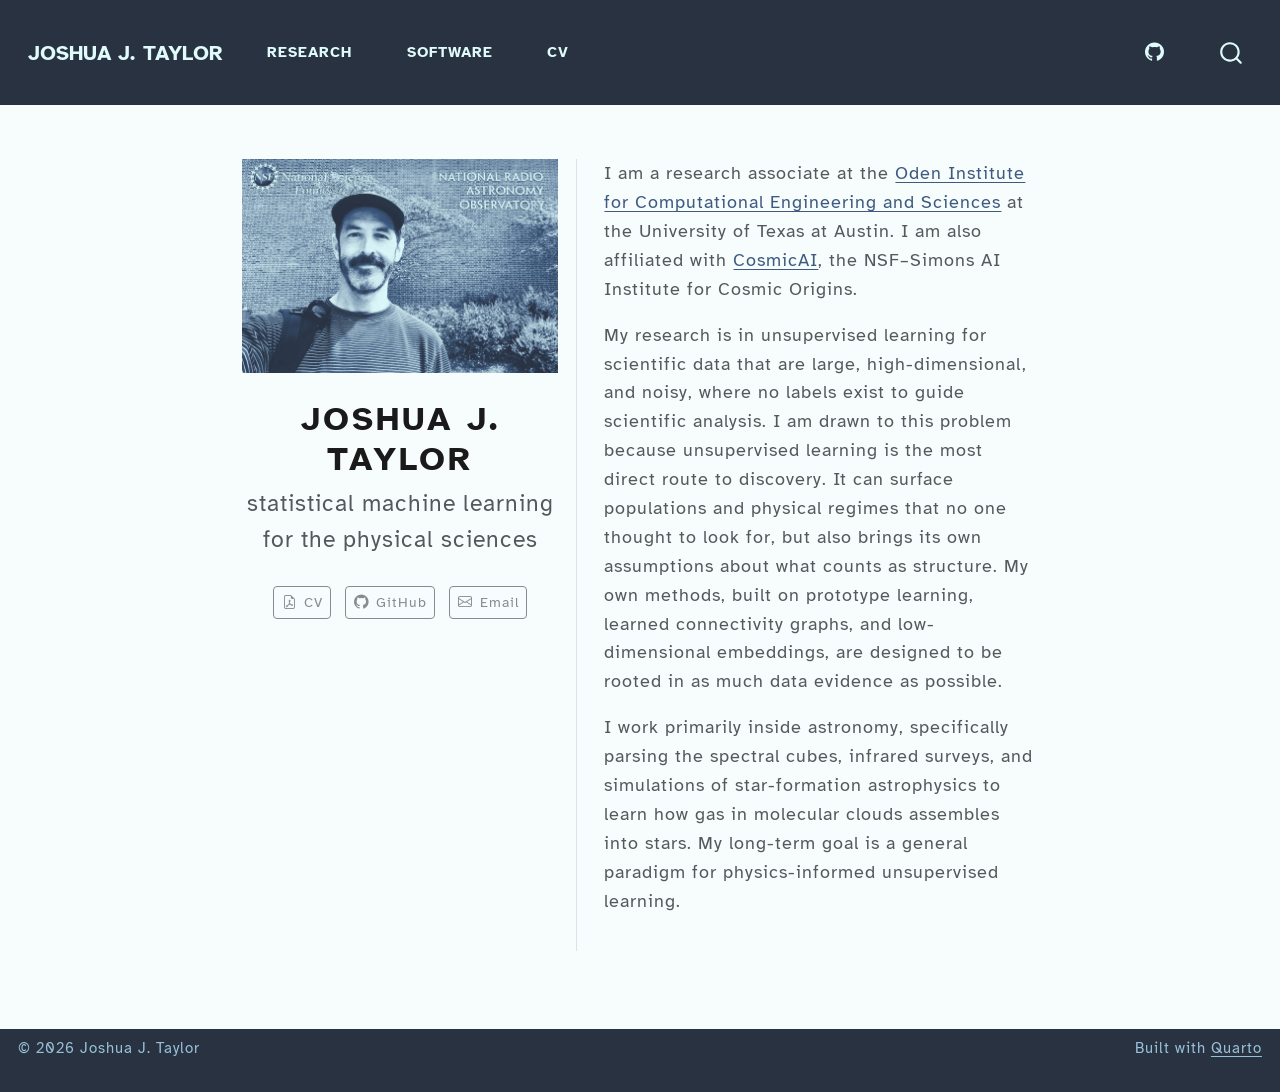
==== commit 07456115: "Home page: lowercase tagline Co-Authored-By: Claude Fable 5.1 <noreply@anthropic.com>" ====
--- a/docs/index.html
+++ b/docs/index.html
@@ -137,7 +137,7 @@
 <header id="title-block-header" class="quarto-title-block default">
 <div class="quarto-title">
 <h1 class="title">Joshua J. Taylor</h1>
-<p class="subtitle lead">Statistical machine learning for the physical sciences</p>
+<p class="subtitle lead">statistical machine learning for the physical sciences</p>
 </div>
 <div class="quarto-title-meta">
   </div>
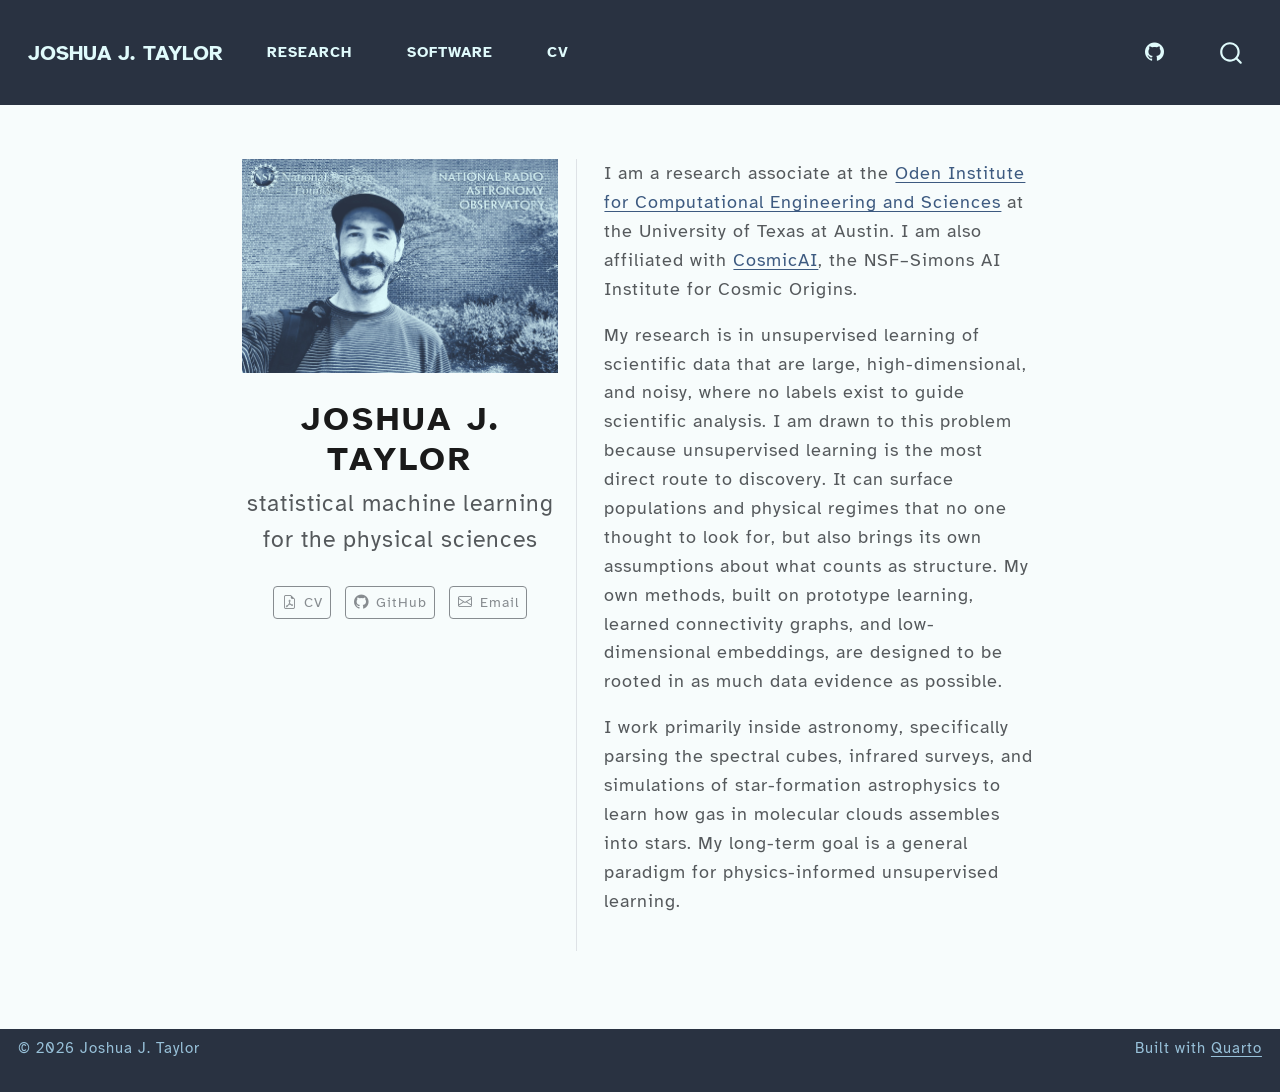
==== commit d69d835f: "Home page: learning of scientific data Co-Authored-By: Claude Fable 5.1 <noreply@anthropic.com>" ====
--- a/docs/index.html
+++ b/docs/index.html
@@ -159,7 +159,7 @@
   </div>
   <div class="about-contents"><main class="content" id="quarto-document-content" tabindex="-1">
 <p>I am a research associate at the <a href="https://oden.utexas.edu/">Oden Institute for Computational Engineering and Sciences</a> at the University of Texas at Austin. I am also affiliated with <a href="https://www.cosmicai.org/">CosmicAI</a>, the NSF–Simons AI Institute for Cosmic Origins.</p>
-<p>My research is in unsupervised learning for scientific data that are large, high-dimensional, and noisy, where no labels exist to guide scientific analysis. I am drawn to this problem because unsupervised learning is the most direct route to discovery. It can surface populations and physical regimes that no one thought to look for, but also brings its own assumptions about what counts as structure. My own methods, built on prototype learning, learned connectivity graphs, and low-dimensional embeddings, are designed to be rooted in as much data evidence as possible.</p>
+<p>My research is in unsupervised learning of scientific data that are large, high-dimensional, and noisy, where no labels exist to guide scientific analysis. I am drawn to this problem because unsupervised learning is the most direct route to discovery. It can surface populations and physical regimes that no one thought to look for, but also brings its own assumptions about what counts as structure. My own methods, built on prototype learning, learned connectivity graphs, and low-dimensional embeddings, are designed to be rooted in as much data evidence as possible.</p>
 <p>I work primarily inside astronomy, specifically parsing the spectral cubes, infrared surveys, and simulations of star-formation astrophysics to learn how gas in molecular clouds assembles into stars. My long-term goal is a general paradigm for physics-informed unsupervised learning.</p>
 
 
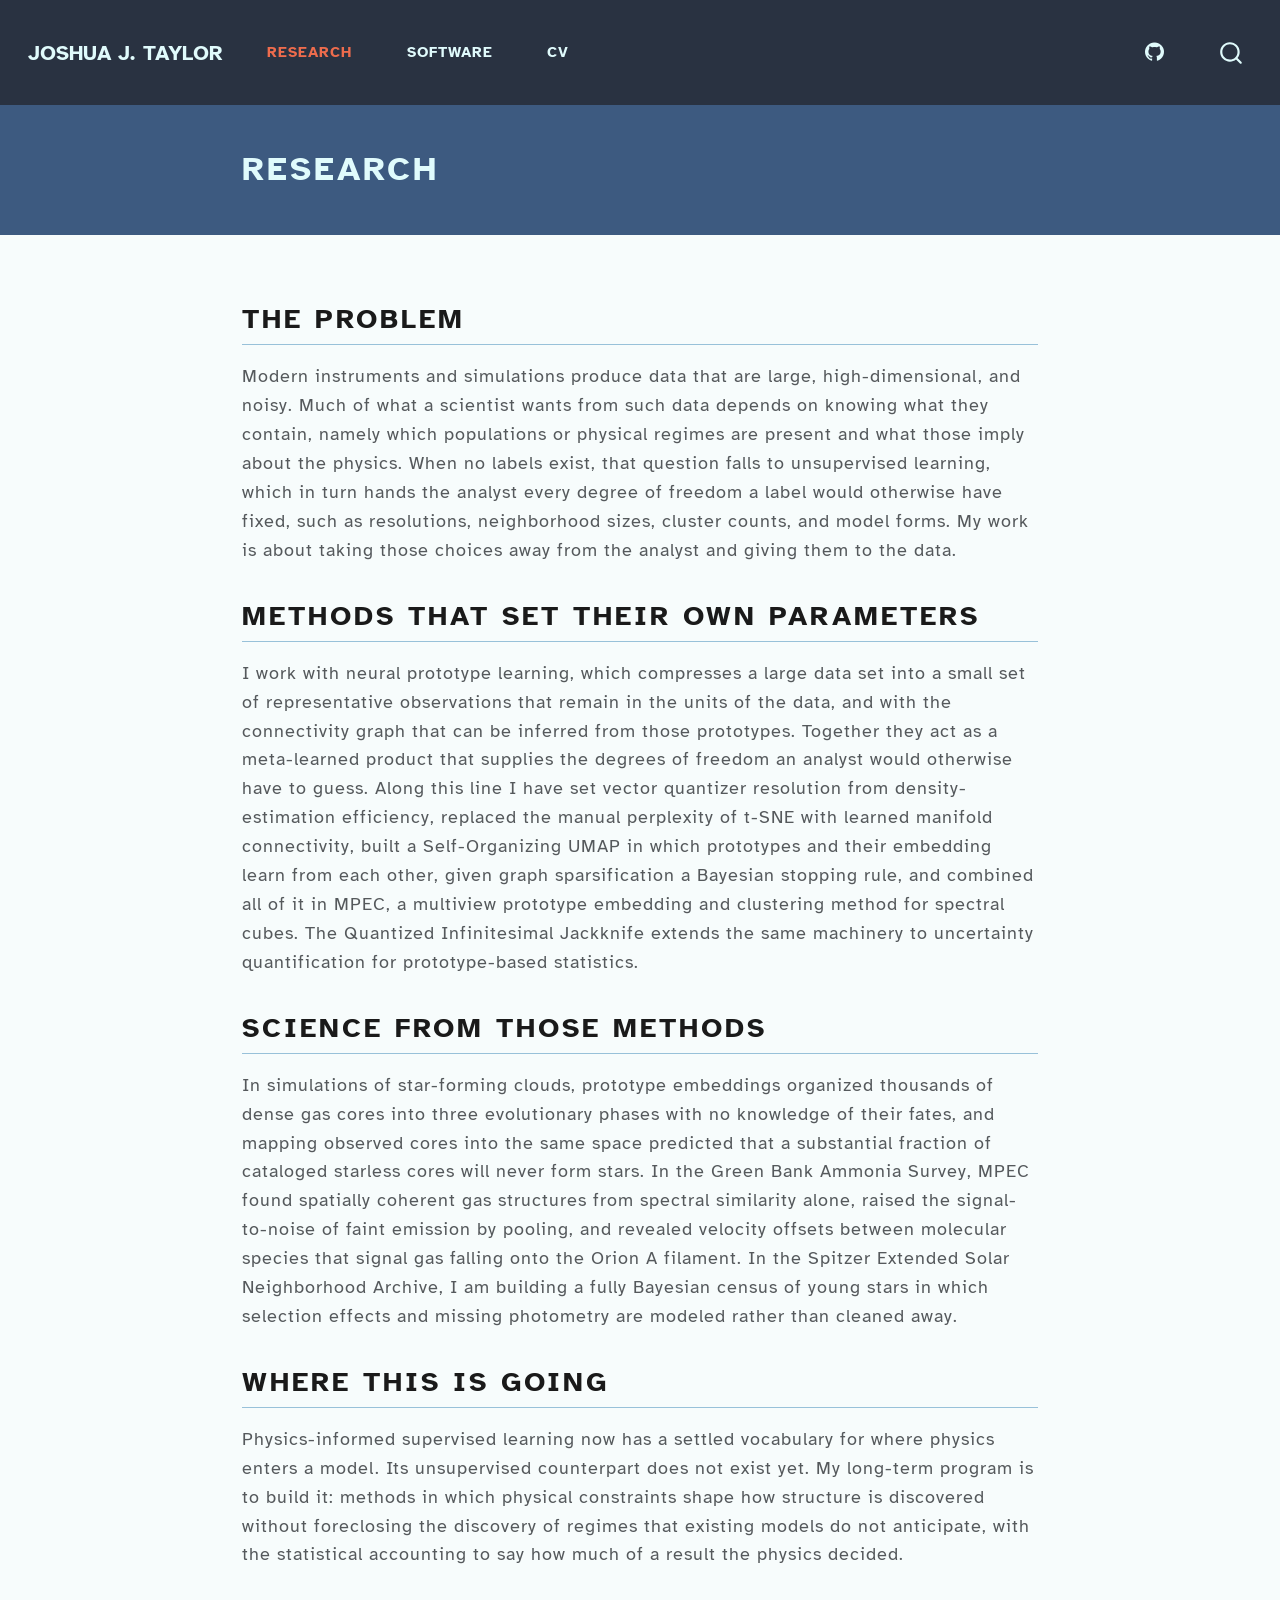
==== commit 6ee9af69: "Research page: generalize the opening paragraph Co-Authored-By: Claude Fable 5.1 <noreply@anthropic." ====
--- a/docs/index.html
+++ b/docs/index.html
@@ -1,680 +1,8 @@
-<!DOCTYPE html>
-<html xmlns="http://www.w3.org/1999/xhtml" lang="en" xml:lang="en"><head>
-
-<meta charset="utf-8">
-<meta name="generator" content="quarto-1.11.9">
-
-<meta name="viewport" content="width=device-width, initial-scale=1.0, user-scalable=yes">
-
-
-<title>Joshua J. Taylor</title>
-<style>
-/* Default styles provided by pandoc.
-** See https://pandoc.org/MANUAL.html#variables-for-html for config info.
-*/
-span.smallcaps{font-variant: small-caps;}
-div.columns{display: flex; gap: 1.5em;}
-div.column{flex: auto;}
-@media screen {
-div.columns{gap: min(4vw, 1.5em);}
-div.column{overflow-x: auto;}
-}
-div.hanging-indent{margin-left: 1.5em; text-indent: -1.5em;}
-ul.task-list{list-style: none;}
-ul.task-list li input[type="checkbox"] {
-  width: 0.8em;
-  margin: 0 0.8em 0.2em -1em; /* quarto-specific, see https://github.com/quarto-dev/quarto-cli/issues/4556 */ 
-  vertical-align: middle;
-}
-</style>
-
-
-<script src="site_libs/quarto-nav/quarto-nav.js"></script>
-<script src="site_libs/quarto-nav/headroom.min.js"></script>
-<script src="site_libs/clipboard/clipboard.min.js"></script>
-<script src="site_libs/quarto-search/autocomplete.umd.js"></script>
-<script src="site_libs/quarto-search/fuse.min.js"></script>
-<script src="site_libs/quarto-search/quarto-search.js"></script>
-<meta name="quarto:offset" content="./">
-<script src="site_libs/quarto-html/quarto.js" type="module"></script>
-<script src="site_libs/quarto-html/tabsets/tabsets.js" type="module"></script>
-<script src="site_libs/quarto-html/scrollable-regions/scrollable-regions.js" type="module"></script>
-<script src="site_libs/quarto-html/popper.min.js"></script>
-<script src="site_libs/quarto-html/tippy.umd.min.js"></script>
-<link href="site_libs/quarto-html/tippy.css" rel="stylesheet">
-<link href="site_libs/quarto-html/quarto-syntax-highlighting-5a8ea6506bd74de719dafad1d662b7b4.css" rel="stylesheet" class="quarto-color-scheme" id="quarto-text-highlighting-styles">
-<link href="site_libs/quarto-html/quarto-syntax-highlighting-dark-31f71cfee8fb6cb433a9ce015cec3520.css" rel="stylesheet" class="quarto-color-scheme quarto-color-alternate" id="quarto-text-highlighting-styles">
-<link href="site_libs/quarto-html/quarto-syntax-highlighting-5a8ea6506bd74de719dafad1d662b7b4.css" rel="stylesheet" class="quarto-color-scheme-extra" id="quarto-text-highlighting-styles">
-<script src="site_libs/bootstrap/bootstrap.min.js"></script>
-<link href="site_libs/bootstrap/bootstrap-icons.css" rel="stylesheet">
-<link href="site_libs/bootstrap/bootstrap-e5299f4276e69b5df6ccdc1df685c2fe.min.css" rel="stylesheet" append-hash="true" class="quarto-color-scheme" id="quarto-bootstrap" data-mode="light">
-<link href="site_libs/bootstrap/bootstrap-dark-e5299f4276e69b5df6ccdc1df685c2fe.min.css" rel="stylesheet" append-hash="true" class="quarto-color-scheme quarto-color-alternate" id="quarto-bootstrap" data-mode="light">
-<link href="site_libs/bootstrap/bootstrap-e5299f4276e69b5df6ccdc1df685c2fe.min.css" rel="stylesheet" append-hash="true" class="quarto-color-scheme-extra" id="quarto-bootstrap" data-mode="light">
-<script id="quarto-search-options" type="application/json">{
-  "location": "navbar",
-  "copy-button": false,
-  "collapse-after": 3,
-  "panel-placement": "end",
-  "type": "overlay",
-  "limit": 50,
-  "keyboard-shortcut": [
-    "f",
-    "/",
-    "s"
-  ],
-  "show-item-context": false,
-  "language": {
-    "search-no-results-text": "No results",
-    "search-matching-documents-text": "matching documents",
-    "search-copy-link-title": "Copy link to search",
-    "search-hide-matches-text": "Hide additional matches",
-    "search-more-match-text": "more match in this document",
-    "search-more-matches-text": "more matches in this document",
-    "search-clear-button-title": "Clear",
-    "search-text-placeholder": "",
-    "search-detached-cancel-button-title": "Cancel",
-    "search-submit-button-title": "Submit",
-    "search-label": "Search"
-  }
-}</script>
-
-
-</head>
-
-<body class="nav-fixed fullcontent quarto-light"><a id="quarto-skip-link" class="visually-hidden-focusable" href="#quarto-document-content">Skip to main content</a>
-
-<div id="quarto-search-results"></div>
-  <header id="quarto-header" class="headroom fixed-top">
-    <nav class="navbar navbar-expand-lg " data-bs-theme="dark" aria-label="Site">
-      <div class="navbar-container container-fluid">
-      <div class="navbar-brand-container mx-auto">
-    <a class="navbar-brand" href="./index.html">
-    <span class="navbar-title">Joshua J. Taylor</span>
-    </a>
-  </div>
-          <button class="navbar-toggler" type="button" data-bs-toggle="collapse" data-bs-target="#navbarCollapse" aria-controls="navbarCollapse" aria-expanded="false" aria-label="Toggle navigation" onclick="if (window.quartoToggleHeadroom) { window.quartoToggleHeadroom(); }">
-  <span class="navbar-toggler-icon"></span>
-</button>
-          <div class="collapse navbar-collapse" id="navbarCollapse">
-            <ul class="navbar-nav navbar-nav-scroll me-auto">
-  <li class="nav-item">
-    <a class="nav-link" href="./research.html"> 
-<span class="menu-text">Research</span></a>
-  </li>  
-  <li class="nav-item">
-    <a class="nav-link" href="./software.html"> 
-<span class="menu-text">Software</span></a>
-  </li>  
-  <li class="nav-item">
-    <a class="nav-link" href="./cv.html"> 
-<span class="menu-text">CV</span></a>
-  </li>  
-</ul>
-            <ul class="navbar-nav navbar-nav-scroll ms-auto">
-  <li class="nav-item compact">
-    <a class="nav-link" href="https://github.com/jjtphd"> <i class="bi bi-github" role="img" aria-label="GitHub">
-</i> 
-<span class="menu-text"></span></a>
-  </li>  
-</ul>
-          </div> <!-- /navcollapse -->
-            <div class="quarto-navbar-tools">
-</div>
-            <div id="quarto-search" class="" title="Search"></div>
-      </div> <!-- /container-fluid -->
-    </nav>
-</header>
-<!-- content -->
-<div id="quarto-content" class="quarto-container page-columns page-rows-contents page-layout-article page-navbar">
-<!-- sidebar -->
-<!-- margin-sidebar -->
-    
-<!-- main -->
-<div class="quarto-about-trestles">
-  <div class="about-entity">
-    <img src="images/portrait_nrao_tri_blue.jpg" class="about-image
-  rectangle " style="width: 100%;">
-<header id="title-block-header" class="quarto-title-block default">
-<div class="quarto-title">
-<h1 class="title">Joshua J. Taylor</h1>
-<p class="subtitle lead">statistical machine learning for the physical sciences</p>
-</div>
-<div class="quarto-title-meta">
-  </div>
-</header>
-    <div class="about-links">
-  <a href="/files/JTaylor_CV.pdf" class="about-link" rel="" target="">
-    <i class="bi bi-file-earmark-pdf"></i>
-     <span class="about-link-text">CV</span>
-  </a>
-  <a href="https://github.com/jjtphd" class="about-link" rel="" target="">
-    <i class="bi bi-github"></i>
-     <span class="about-link-text">GitHub</span>
-  </a>
-  <a href="mailto:joshtaylor@utexas.edu" class="about-link" rel="" target="">
-    <i class="bi bi-envelope"></i>
-     <span class="about-link-text">Email</span>
-  </a>
-</div>
-  </div>
-  <div class="about-contents"><main class="content" id="quarto-document-content" tabindex="-1">
-<p>I am a research associate at the <a href="https://oden.utexas.edu/">Oden Institute for Computational Engineering and Sciences</a> at the University of Texas at Austin. I am also affiliated with <a href="https://www.cosmicai.org/">CosmicAI</a>, the NSF–Simons AI Institute for Cosmic Origins.</p>
-<p>My research is in unsupervised learning of scientific data that are large, high-dimensional, and noisy, where no labels exist to guide scientific analysis. I am drawn to this problem because unsupervised learning is the most direct route to discovery. It can surface populations and physical regimes that no one thought to look for, but also brings its own assumptions about what counts as structure. My own methods, built on prototype learning, learned connectivity graphs, and low-dimensional embeddings, are designed to be rooted in as much data evidence as possible.</p>
-<p>I work primarily inside astronomy, specifically parsing the spectral cubes, infrared surveys, and simulations of star-formation astrophysics to learn how gas in molecular clouds assembles into stars. My long-term goal is a general paradigm for physics-informed unsupervised learning.</p>
-
-
-</main></div>
-</div>
- <!-- /main -->
-<script id="quarto-html-after-body" type="application/javascript">
-  window.document.addEventListener("DOMContentLoaded", function (event) {
-    const isCodeAnnotation = (el) => {
-      for (const clz of el.classList) {
-        if (clz.startsWith('code-annotation-')) {                     
-          return true;
-        }
-      }
-      return false;
-    }
-    const onCopySuccess = function(e) {
-      // button target
-      const button = e.trigger;
-      // don't keep focus
-      button.blur();
-      // flash "checked"
-      button.classList.add('code-copy-button-checked');
-      var currentTitle = button.getAttribute("title");
-      button.setAttribute("title", "Copied!");
-      let tooltip;
-      if (window.bootstrap) {
-        button.setAttribute("data-bs-toggle", "tooltip");
-        button.setAttribute("data-bs-placement", "left");
-        button.setAttribute("data-bs-title", "Copied!");
-        tooltip = new bootstrap.Tooltip(button, 
-          { trigger: "manual", 
-            customClass: "code-copy-button-tooltip",
-            offset: [0, -8]});
-        tooltip.show();    
-      }
-      setTimeout(function() {
-        if (tooltip) {
-          tooltip.hide();
-          button.removeAttribute("data-bs-title");
-          button.removeAttribute("data-bs-toggle");
-          button.removeAttribute("data-bs-placement");
-        }
-        button.setAttribute("title", currentTitle);
-        button.classList.remove('code-copy-button-checked');
-      }, 1000);
-      // clear code selection
-      e.clearSelection();
-    }
-    const getTextToCopy = function(trigger) {
-      const outerScaffold = trigger.parentElement.cloneNode(true);
-      const codeEl = outerScaffold.querySelector('code');
-      for (const childEl of codeEl.children) {
-        if (isCodeAnnotation(childEl)) {
-          childEl.remove();
-        }
-      }
-      return codeEl.innerText;
-    }
-    const clipboard = new window.ClipboardJS('.code-copy-button:not([data-in-quarto-modal])', {
-      text: getTextToCopy
-    });
-    clipboard.on('success', onCopySuccess);
-    if (window.document.getElementById('quarto-embedded-source-code-modal')) {
-      const clipboardModal = new window.ClipboardJS('.code-copy-button[data-in-quarto-modal]', {
-        text: getTextToCopy,
-        container: window.document.getElementById('quarto-embedded-source-code-modal')
-      });
-      clipboardModal.on('success', onCopySuccess);
-    }
-      var localhostRegex = new RegExp(/^(?:http|https):\/\/localhost\:?[0-9]*\//);
-      var mailtoRegex = new RegExp(/^mailto:/);
-        var filterRegex = new RegExp("https:\/\/jjtphd\.github\.io");
-      const newWindowLabel = "(opens in a new tab)";
-      const newWindowNoteId = "quarto-ext-newwindow-label";
-      // Links reference one hidden label through aria-describedby, so the
-      // announcement never changes their accessible name.
-      var describeNewWindow = (link) => {
-        if (!window.document.getElementById(newWindowNoteId)) {
-          var newWindowNote = window.document.createElement("span");
-          newWindowNote.id = newWindowNoteId;
-          newWindowNote.hidden = true;
-          newWindowNote.textContent = newWindowLabel;
-          window.document.body.appendChild(newWindowNote);
-        }
-        var describedBy = (link.getAttribute("aria-describedby") || "").split(/\s+/).filter(Boolean);
-        if (!describedBy.includes(newWindowNoteId)) {
-          describedBy.push(newWindowNoteId);
-          link.setAttribute("aria-describedby", describedBy.join(" "));
-        }
-      }
-      var isInternal = (href) => {
-          return filterRegex.test(href) || localhostRegex.test(href) || mailtoRegex.test(href);
-      }
-      // Inspect non-navigation links and adorn them if external
-      window.quartoDecorateExternalLinks = function (root) {
-     var links = (root || window.document).querySelectorAll('a[href]:not(.nav-link):not(.navbar-brand):not(.toc-action):not(.sidebar-link):not(.sidebar-item-toggle):not(.pagination-link):not(.no-external):not([aria-hidden]):not(.dropdown-item):not(.quarto-navigation-tool):not(.about-link)');
-      for (var i=0; i<links.length; i++) {
-        const link = links[i];
-        if (!isInternal(link.href)) {
-          // undo the damage that might have been done by quarto-nav.js in the case of
-          // links that we want to consider external
-          if (link.dataset.originalHref !== undefined) {
-            link.href = link.dataset.originalHref;
-          }
-            // target, if specified
-            link.setAttribute("target", "_blank");
-            if (link.getAttribute("rel") === null) {
-              link.setAttribute("rel", "noopener");
-            }
-            describeNewWindow(link);
-          if (!link.classList.contains('no-external-icon')) {
-          }
-        }
-      }
-      };
-      window.quartoDecorateExternalLinks(window.document);
-    // Esc closes the popup (WCAG 1.4.13) and focus leaving both trigger and
-    // popup closes it (WCAG 2.4.11); tippy handles neither for interactive popups.
-    const hideOnEscAndFocusOut = {
-      name: 'hideOnEscAndFocusOut',
-      defaultValue: true,
-      fn(instance) {
-        const dismiss = () => {
-          // A show scheduled by the trigger delay would otherwise reopen it
-          instance.clearDelayTimeouts();
-          instance.hide();
-        };
-        const onKeyDown = (event) => {
-          if (event.key !== 'Escape') {
-            return;
-          }
-          // Keep Esc from also reaching page handlers (e.g. reveal.js overview),
-          // except an open reveal.js slide menu, which Esc should close too.
-          // The menu handles keys only when its keyboard option is on.
-          const menuHandlesEsc = window.Reveal?.getPlugin?.('menu')?.isOpen() &&
-            window.Reveal.getConfig().menu?.keyboard !== false;
-          if (!menuHandlesEsc) {
-            event.stopPropagation();
-          }
-          if (instance.popper.contains(window.document.activeElement)) {
-            // Disabled while refocusing so the focus trigger does not reopen it
-            instance.disable();
-            instance.reference.focus();
-            instance.enable();
-          }
-          dismiss();
-        };
-        const onFocusOut = (event) => {
-          const target = event.relatedTarget;
-          if (target && !instance.reference.contains(target) &&
-              !instance.popper.contains(target)) {
-            dismiss();
-          }
-        };
-        // On the trigger too: a click trigger (code-annotations: select) has no
-        // blur handling. Attached for the instance's lifetime so leaving the
-        // trigger also cancels a show still pending on the trigger delay.
-        instance.reference.addEventListener('focusout', onFocusOut);
-        return {
-          onShow() {
-            window.document.addEventListener('keydown', onKeyDown, true);
-            instance.popper.addEventListener('focusout', onFocusOut);
-          },
-          onHide() {
-            window.document.removeEventListener('keydown', onKeyDown, true);
-            instance.popper.removeEventListener('focusout', onFocusOut);
-          },
-          onDestroy() {
-            instance.reference.removeEventListener('focusout', onFocusOut);
-          },
-        };
-      },
-    };
-    function tippyHover(el, contentFn, onTriggerFn, onUntriggerFn) {
-      const config = {
-        allowHTML: true,
-        maxWidth: 500,
-        delay: 100,
-        arrow: false,
-        appendTo: function(el) {
-            return el.parentElement;
-        },
-        interactive: true,
-        interactiveBorder: 10,
-        theme: 'quarto',
-        placement: 'bottom-start',
-        plugins: [hideOnEscAndFocusOut],
-      };
-      if (contentFn) {
-        config.content = contentFn;
-      }
-      if (onTriggerFn) {
-        config.onTrigger = onTriggerFn;
-      }
-      if (onUntriggerFn) {
-        config.onUntrigger = onUntriggerFn;
-      }
-      window.tippy(el, config); 
-    }
-    const noterefs = window.document.querySelectorAll('a[role="doc-noteref"]');
-    for (var i=0; i<noterefs.length; i++) {
-      const ref = noterefs[i];
-      tippyHover(ref, function() {
-        // use id or data attribute instead here
-        let href = ref.getAttribute('data-footnote-href') || ref.getAttribute('href');
-        try { href = new URL(href).hash; } catch {}
-        const id = href.replace(/^#\/?/, "");
-        const note = window.document.getElementById(id);
-        if (note) {
-          return note.innerHTML;
-        } else {
-          return "";
-        }
-      });
-    }
-    const xrefs = window.document.querySelectorAll('a.quarto-xref');
-    const processXRef = (id, note) => {
-      // Strip column container classes
-      const stripColumnClz = (el) => {
-        el.classList.remove("page-full", "page-columns");
-        if (el.children) {
-          for (const child of el.children) {
-            stripColumnClz(child);
-          }
-        }
-      }
-      stripColumnClz(note)
-      if (id === null || id.startsWith('sec-')) {
-        // Special case sections, only their first couple elements
-        const container = document.createElement("div");
-        if (note.children && note.children.length > 2) {
-          container.appendChild(note.children[0].cloneNode(true));
-          for (let i = 1; i < note.children.length; i++) {
-            const child = note.children[i];
-            if (child.tagName === "P" && child.innerText === "") {
-              continue;
-            } else {
-              container.appendChild(child.cloneNode(true));
-              break;
-            }
-          }
-          if (window.Quarto?.typesetMath) {
-            window.Quarto.typesetMath(container);
-          }
-          return container.innerHTML
-        } else {
-          if (window.Quarto?.typesetMath) {
-            window.Quarto.typesetMath(note);
-          }
-          return note.innerHTML;
-        }
-      } else {
-        // Remove any anchor links if they are present
-        const anchorLink = note.querySelector('a.anchorjs-link');
-        if (anchorLink) {
-          anchorLink.remove();
-        }
-        if (window.Quarto?.typesetMath) {
-          window.Quarto.typesetMath(note);
-        }
-        if (note.classList.contains("callout")) {
-          return note.outerHTML;
-        } else {
-          return note.innerHTML;
-        }
-      }
-    }
-    for (var i=0; i<xrefs.length; i++) {
-      const xref = xrefs[i];
-      tippyHover(xref, undefined, function(instance) {
-        instance.disable();
-        let url = xref.getAttribute('href');
-        let hash = undefined; 
-        if (url.startsWith('#')) {
-          hash = url;
-        } else {
-          try { hash = new URL(url).hash; } catch {}
-        }
-        if (hash) {
-          const id = hash.replace(/^#\/?/, "");
-          const note = window.document.getElementById(id);
-          if (note !== null) {
-            try {
-              const html = processXRef(id, note.cloneNode(true));
-              instance.setContent(html);
-            } finally {
-              instance.enable();
-              instance.show();
-            }
-          } else {
-            // See if we can fetch this
-            fetch(url.split('#')[0])
-            .then(res => res.text())
-            .then(html => {
-              const parser = new DOMParser();
-              const htmlDoc = parser.parseFromString(html, "text/html");
-              const note = htmlDoc.getElementById(id);
-              if (note !== null) {
-                const html = processXRef(id, note);
-                instance.setContent(html);
-              } 
-            }).finally(() => {
-              instance.enable();
-              instance.show();
-            });
-          }
-        } else {
-          // See if we can fetch a full url (with no hash to target)
-          // This is a special case and we should probably do some content thinning / targeting
-          fetch(url)
-          .then(res => res.text())
-          .then(html => {
-            const parser = new DOMParser();
-            const htmlDoc = parser.parseFromString(html, "text/html");
-            const note = htmlDoc.querySelector('main.content');
-            if (note !== null) {
-              // This should only happen for chapter cross references
-              // (since there is no id in the URL)
-              // remove the first header
-              if (note.children.length > 0 && note.children[0].tagName === "HEADER") {
-                note.children[0].remove();
-              }
-              const html = processXRef(null, note);
-              instance.setContent(html);
-            } 
-          }).finally(() => {
-            instance.enable();
-            instance.show();
-          });
-        }
-      }, function(instance) {
-      });
-    }
-        let selectedAnnoteEl;
-        const selectorForAnnotation = ( cell, annotation) => {
-          let cellAttr = 'data-code-cell="' + cell + '"';
-          let lineAttr = 'data-code-annotation="' +  annotation + '"';
-          const selector = 'span[' + cellAttr + '][' + lineAttr + ']';
-          return selector;
-        }
-        const selectCodeLines = (annoteEl) => {
-          const doc = window.document;
-          const targetCell = annoteEl.getAttribute("data-target-cell");
-          const targetAnnotation = annoteEl.getAttribute("data-target-annotation");
-          const annoteSpan = window.document.querySelector(selectorForAnnotation(targetCell, targetAnnotation));
-          const lines = annoteSpan.getAttribute("data-code-lines").split(",");
-          const lineIds = lines.map((line) => {
-            return targetCell + "-" + line;
-          })
-          // Each band is positioned against its own containing block, which is
-          // not the offsetParent of the lines, so place it from client rects.
-          const placeBand = (band, firstEl, lastEl, codeBlock) => {
-            const container = band.offsetParent;
-            if (container === null) {
-              return;
-            }
-            const containerRect = container.getBoundingClientRect();
-            // Reveal.js scales slides with a transform, so convert client
-            // pixels back to the CSS pixels of the container.
-            const scale = containerRect.height / container.offsetHeight || 1;
-            const firstRect = firstEl.getBoundingClientRect();
-            const lastRect = lastEl.getBoundingClientRect();
-            const top = (firstRect.top - containerRect.top) / scale - container.clientTop + container.scrollTop;
-            const height = (lastRect.bottom - firstRect.top) / scale;
-            band.style.top = top - 2 + "px";
-            band.style.height = height + 4 + "px";
-            if (codeBlock) {
-              // Without the copy button wrapper, the containing block is wider
-              // than the code block, so span the code block explicitly.
-              const blockRect = codeBlock.getBoundingClientRect();
-              band.style.left = (blockRect.left - containerRect.left) / scale - container.clientLeft + container.scrollLeft + "px";
-              band.style.width = blockRect.width / scale + "px";
-            }
-          };
-          if (lineIds.length > 0) {
-            const el = window.document.getElementById(lineIds[0]);
-            const lastEl = window.document.getElementById(lineIds[lineIds.length - 1]);
-            const parent = el.parentElement.parentElement;
-            // cook up a div (if necessary) and position it
-            let div = window.document.getElementById("code-annotation-line-highlight");
-            if (div === null) {
-              div = window.document.createElement("div");
-              div.setAttribute("id", "code-annotation-line-highlight");
-              div.style.position = 'absolute';
-              parent.appendChild(div);
-            }
-            placeBand(div, el, lastEl, parent.closest("div.sourceCode") || parent);
-            let gutterDiv = window.document.getElementById("code-annotation-line-highlight-gutter");
-            if (gutterDiv === null) {
-              gutterDiv = window.document.createElement("div");
-              gutterDiv.setAttribute("id", "code-annotation-line-highlight-gutter");
-              gutterDiv.style.position = 'absolute';
-              const codeCell = window.document.getElementById(targetCell);
-              const gutter = codeCell.querySelector('.code-annotation-gutter');
-              gutter.appendChild(gutterDiv);
-            }
-            placeBand(gutterDiv, el, lastEl);
-            selectedAnnoteEl = annoteEl;
-          }
-        };
-        const unselectCodeLines = () => {
-          const elementsIds = ["code-annotation-line-highlight", "code-annotation-line-highlight-gutter"];
-          elementsIds.forEach((elId) => {
-            const div = window.document.getElementById(elId);
-            if (div) {
-              div.remove();
-            }
-          });
-          selectedAnnoteEl = undefined;
-        };
-          // Handle positioning of the toggle
-      window.addEventListener(
-        "resize",
-        throttle(() => {
-          elRect = undefined;
-          if (selectedAnnoteEl) {
-            selectCodeLines(selectedAnnoteEl);
-          }
-        }, 10)
-      );
-      function throttle(fn, ms) {
-      let throttle = false;
-      let timer;
-        return (...args) => {
-          if(!throttle) { // first call gets through
-              fn.apply(this, args);
-              throttle = true;
-          } else { // all the others get throttled
-              if(timer) clearTimeout(timer); // cancel #2
-              timer = setTimeout(() => {
-                fn.apply(this, args);
-                timer = throttle = false;
-              }, ms);
-          }
-        };
-      }
-        // Attach click handler to the DT
-        const annoteDls = window.document.querySelectorAll('dt[data-target-cell]');
-        for (const annoteDlNode of annoteDls) {
-          annoteDlNode.addEventListener('click', (event) => {
-            const clickedEl = event.target;
-            if (clickedEl !== selectedAnnoteEl) {
-              unselectCodeLines();
-              const activeEl = window.document.querySelector('dt[data-target-cell].code-annotation-active');
-              if (activeEl) {
-                activeEl.classList.remove('code-annotation-active');
-              }
-              selectCodeLines(clickedEl);
-              clickedEl.classList.add('code-annotation-active');
-            } else {
-              // Unselect the line
-              unselectCodeLines();
-              clickedEl.classList.remove('code-annotation-active');
-            }
-          });
-        }
-    const findCites = (el) => {
-      const parentEl = el.parentElement;
-      if (parentEl) {
-        const cites = parentEl.dataset.cites;
-        if (cites) {
-          return {
-            el,
-            cites: cites.split(' ')
-          };
-        } else {
-          return findCites(el.parentElement)
-        }
-      } else {
-        return undefined;
-      }
-    };
-    var bibliorefs = window.document.querySelectorAll('a[role="doc-biblioref"]');
-    for (var i=0; i<bibliorefs.length; i++) {
-      const ref = bibliorefs[i];
-      const citeInfo = findCites(ref);
-      if (citeInfo) {
-        tippyHover(citeInfo.el, function() {
-          var popup = window.document.createElement('div');
-          citeInfo.cites.forEach(function(cite) {
-            var citeDiv = window.document.createElement('div');
-            citeDiv.classList.add('hanging-indent');
-            citeDiv.classList.add('csl-entry');
-            var biblioDiv = window.document.getElementById('ref-' + cite);
-            if (biblioDiv) {
-              citeDiv.innerHTML = biblioDiv.innerHTML;
-            }
-            popup.appendChild(citeDiv);
-          });
-          return popup.innerHTML;
-        });
-      }
-    }
-  });
-  </script>
-  <script type="application/javascript">
-  window.quartoScrollableRegionsLabels = {"code":"Scrollable code","output":"Scrollable output"};
-  </script>
-</div> <!-- /content -->
-<footer class="footer">
-  <div class="nav-footer">
-    <div class="nav-footer-left">
-<p>© 2026 Joshua J. Taylor</p>
-</div>   
-    <div class="nav-footer-center">
-      &nbsp;
-    </div>
-    <div class="nav-footer-right">
-<p>Built with <a href="https://quarto.org">Quarto</a></p>
-</div>
-  </div>
-</footer>
-
-
-
-
-</body></html>+<html xmlns="http://www.w3.org/1999/xhtml">    
+  <head>      
+    <title>Redirect to research.html</title>      
+    <meta http-equiv="refresh" content="0;URL='research.html'" />    
+  </head>    
+  <body> 
+  </body>  
+</html>     
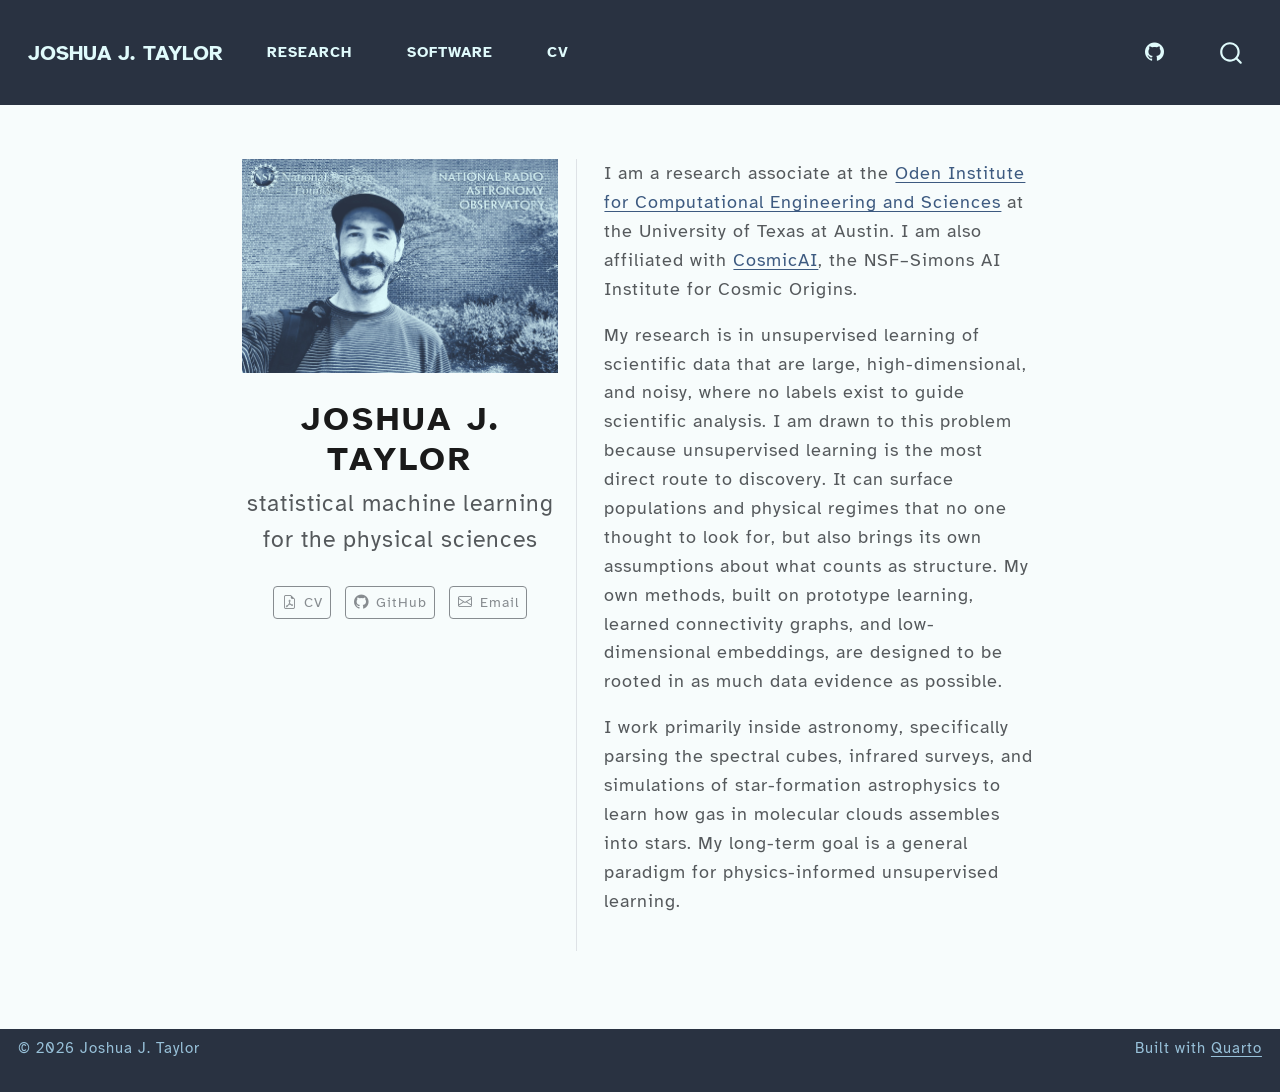
==== commit 40c96618: "Rebuild site output Co-Authored-By: Claude Fable 5.1 <noreply@anthropic.com>" ====
--- a/docs/index.html
+++ b/docs/index.html
@@ -1,8 +1,680 @@
-<html xmlns="http://www.w3.org/1999/xhtml">    
-  <head>      
-    <title>Redirect to research.html</title>      
-    <meta http-equiv="refresh" content="0;URL='research.html'" />    
-  </head>    
-  <body> 
-  </body>  
-</html>     
+<!DOCTYPE html>
+<html xmlns="http://www.w3.org/1999/xhtml" lang="en" xml:lang="en"><head>
+
+<meta charset="utf-8">
+<meta name="generator" content="quarto-1.11.9">
+
+<meta name="viewport" content="width=device-width, initial-scale=1.0, user-scalable=yes">
+
+
+<title>Joshua J. Taylor</title>
+<style>
+/* Default styles provided by pandoc.
+** See https://pandoc.org/MANUAL.html#variables-for-html for config info.
+*/
+span.smallcaps{font-variant: small-caps;}
+div.columns{display: flex; gap: 1.5em;}
+div.column{flex: auto;}
+@media screen {
+div.columns{gap: min(4vw, 1.5em);}
+div.column{overflow-x: auto;}
+}
+div.hanging-indent{margin-left: 1.5em; text-indent: -1.5em;}
+ul.task-list{list-style: none;}
+ul.task-list li input[type="checkbox"] {
+  width: 0.8em;
+  margin: 0 0.8em 0.2em -1em; /* quarto-specific, see https://github.com/quarto-dev/quarto-cli/issues/4556 */ 
+  vertical-align: middle;
+}
+</style>
+
+
+<script src="site_libs/quarto-nav/quarto-nav.js"></script>
+<script src="site_libs/quarto-nav/headroom.min.js"></script>
+<script src="site_libs/clipboard/clipboard.min.js"></script>
+<script src="site_libs/quarto-search/autocomplete.umd.js"></script>
+<script src="site_libs/quarto-search/fuse.min.js"></script>
+<script src="site_libs/quarto-search/quarto-search.js"></script>
+<meta name="quarto:offset" content="./">
+<script src="site_libs/quarto-html/quarto.js" type="module"></script>
+<script src="site_libs/quarto-html/tabsets/tabsets.js" type="module"></script>
+<script src="site_libs/quarto-html/scrollable-regions/scrollable-regions.js" type="module"></script>
+<script src="site_libs/quarto-html/popper.min.js"></script>
+<script src="site_libs/quarto-html/tippy.umd.min.js"></script>
+<link href="site_libs/quarto-html/tippy.css" rel="stylesheet">
+<link href="site_libs/quarto-html/quarto-syntax-highlighting-5a8ea6506bd74de719dafad1d662b7b4.css" rel="stylesheet" class="quarto-color-scheme" id="quarto-text-highlighting-styles">
+<link href="site_libs/quarto-html/quarto-syntax-highlighting-dark-31f71cfee8fb6cb433a9ce015cec3520.css" rel="stylesheet" class="quarto-color-scheme quarto-color-alternate" id="quarto-text-highlighting-styles">
+<link href="site_libs/quarto-html/quarto-syntax-highlighting-5a8ea6506bd74de719dafad1d662b7b4.css" rel="stylesheet" class="quarto-color-scheme-extra" id="quarto-text-highlighting-styles">
+<script src="site_libs/bootstrap/bootstrap.min.js"></script>
+<link href="site_libs/bootstrap/bootstrap-icons.css" rel="stylesheet">
+<link href="site_libs/bootstrap/bootstrap-e5299f4276e69b5df6ccdc1df685c2fe.min.css" rel="stylesheet" append-hash="true" class="quarto-color-scheme" id="quarto-bootstrap" data-mode="light">
+<link href="site_libs/bootstrap/bootstrap-dark-e5299f4276e69b5df6ccdc1df685c2fe.min.css" rel="stylesheet" append-hash="true" class="quarto-color-scheme quarto-color-alternate" id="quarto-bootstrap" data-mode="light">
+<link href="site_libs/bootstrap/bootstrap-e5299f4276e69b5df6ccdc1df685c2fe.min.css" rel="stylesheet" append-hash="true" class="quarto-color-scheme-extra" id="quarto-bootstrap" data-mode="light">
+<script id="quarto-search-options" type="application/json">{
+  "location": "navbar",
+  "copy-button": false,
+  "collapse-after": 3,
+  "panel-placement": "end",
+  "type": "overlay",
+  "limit": 50,
+  "keyboard-shortcut": [
+    "f",
+    "/",
+    "s"
+  ],
+  "show-item-context": false,
+  "language": {
+    "search-no-results-text": "No results",
+    "search-matching-documents-text": "matching documents",
+    "search-copy-link-title": "Copy link to search",
+    "search-hide-matches-text": "Hide additional matches",
+    "search-more-match-text": "more match in this document",
+    "search-more-matches-text": "more matches in this document",
+    "search-clear-button-title": "Clear",
+    "search-text-placeholder": "",
+    "search-detached-cancel-button-title": "Cancel",
+    "search-submit-button-title": "Submit",
+    "search-label": "Search"
+  }
+}</script>
+
+
+</head>
+
+<body class="nav-fixed fullcontent quarto-light"><a id="quarto-skip-link" class="visually-hidden-focusable" href="#quarto-document-content">Skip to main content</a>
+
+<div id="quarto-search-results"></div>
+  <header id="quarto-header" class="headroom fixed-top">
+    <nav class="navbar navbar-expand-lg " data-bs-theme="dark" aria-label="Site">
+      <div class="navbar-container container-fluid">
+      <div class="navbar-brand-container mx-auto">
+    <a class="navbar-brand" href="./index.html">
+    <span class="navbar-title">Joshua J. Taylor</span>
+    </a>
+  </div>
+          <button class="navbar-toggler" type="button" data-bs-toggle="collapse" data-bs-target="#navbarCollapse" aria-controls="navbarCollapse" aria-expanded="false" aria-label="Toggle navigation" onclick="if (window.quartoToggleHeadroom) { window.quartoToggleHeadroom(); }">
+  <span class="navbar-toggler-icon"></span>
+</button>
+          <div class="collapse navbar-collapse" id="navbarCollapse">
+            <ul class="navbar-nav navbar-nav-scroll me-auto">
+  <li class="nav-item">
+    <a class="nav-link" href="./research.html"> 
+<span class="menu-text">Research</span></a>
+  </li>  
+  <li class="nav-item">
+    <a class="nav-link" href="./software.html"> 
+<span class="menu-text">Software</span></a>
+  </li>  
+  <li class="nav-item">
+    <a class="nav-link" href="./cv.html"> 
+<span class="menu-text">CV</span></a>
+  </li>  
+</ul>
+            <ul class="navbar-nav navbar-nav-scroll ms-auto">
+  <li class="nav-item compact">
+    <a class="nav-link" href="https://github.com/jjtphd"> <i class="bi bi-github" role="img" aria-label="GitHub">
+</i> 
+<span class="menu-text"></span></a>
+  </li>  
+</ul>
+          </div> <!-- /navcollapse -->
+            <div class="quarto-navbar-tools">
+</div>
+            <div id="quarto-search" class="" title="Search"></div>
+      </div> <!-- /container-fluid -->
+    </nav>
+</header>
+<!-- content -->
+<div id="quarto-content" class="quarto-container page-columns page-rows-contents page-layout-article page-navbar">
+<!-- sidebar -->
+<!-- margin-sidebar -->
+    
+<!-- main -->
+<div class="quarto-about-trestles">
+  <div class="about-entity">
+    <img src="images/portrait_nrao_tri_blue.jpg" class="about-image
+  rectangle " style="width: 100%;">
+<header id="title-block-header" class="quarto-title-block default">
+<div class="quarto-title">
+<h1 class="title">Joshua J. Taylor</h1>
+<p class="subtitle lead">statistical machine learning for the physical sciences</p>
+</div>
+<div class="quarto-title-meta">
+  </div>
+</header>
+    <div class="about-links">
+  <a href="/files/JTaylor_CV.pdf" class="about-link" rel="" target="">
+    <i class="bi bi-file-earmark-pdf"></i>
+     <span class="about-link-text">CV</span>
+  </a>
+  <a href="https://github.com/jjtphd" class="about-link" rel="" target="">
+    <i class="bi bi-github"></i>
+     <span class="about-link-text">GitHub</span>
+  </a>
+  <a href="mailto:joshtaylor@utexas.edu" class="about-link" rel="" target="">
+    <i class="bi bi-envelope"></i>
+     <span class="about-link-text">Email</span>
+  </a>
+</div>
+  </div>
+  <div class="about-contents"><main class="content" id="quarto-document-content" tabindex="-1">
+<p>I am a research associate at the <a href="https://oden.utexas.edu/">Oden Institute for Computational Engineering and Sciences</a> at the University of Texas at Austin. I am also affiliated with <a href="https://www.cosmicai.org/">CosmicAI</a>, the NSF–Simons AI Institute for Cosmic Origins.</p>
+<p>My research is in unsupervised learning of scientific data that are large, high-dimensional, and noisy, where no labels exist to guide scientific analysis. I am drawn to this problem because unsupervised learning is the most direct route to discovery. It can surface populations and physical regimes that no one thought to look for, but also brings its own assumptions about what counts as structure. My own methods, built on prototype learning, learned connectivity graphs, and low-dimensional embeddings, are designed to be rooted in as much data evidence as possible.</p>
+<p>I work primarily inside astronomy, specifically parsing the spectral cubes, infrared surveys, and simulations of star-formation astrophysics to learn how gas in molecular clouds assembles into stars. My long-term goal is a general paradigm for physics-informed unsupervised learning.</p>
+
+
+</main></div>
+</div>
+ <!-- /main -->
+<script id="quarto-html-after-body" type="application/javascript">
+  window.document.addEventListener("DOMContentLoaded", function (event) {
+    const isCodeAnnotation = (el) => {
+      for (const clz of el.classList) {
+        if (clz.startsWith('code-annotation-')) {                     
+          return true;
+        }
+      }
+      return false;
+    }
+    const onCopySuccess = function(e) {
+      // button target
+      const button = e.trigger;
+      // don't keep focus
+      button.blur();
+      // flash "checked"
+      button.classList.add('code-copy-button-checked');
+      var currentTitle = button.getAttribute("title");
+      button.setAttribute("title", "Copied!");
+      let tooltip;
+      if (window.bootstrap) {
+        button.setAttribute("data-bs-toggle", "tooltip");
+        button.setAttribute("data-bs-placement", "left");
+        button.setAttribute("data-bs-title", "Copied!");
+        tooltip = new bootstrap.Tooltip(button, 
+          { trigger: "manual", 
+            customClass: "code-copy-button-tooltip",
+            offset: [0, -8]});
+        tooltip.show();    
+      }
+      setTimeout(function() {
+        if (tooltip) {
+          tooltip.hide();
+          button.removeAttribute("data-bs-title");
+          button.removeAttribute("data-bs-toggle");
+          button.removeAttribute("data-bs-placement");
+        }
+        button.setAttribute("title", currentTitle);
+        button.classList.remove('code-copy-button-checked');
+      }, 1000);
+      // clear code selection
+      e.clearSelection();
+    }
+    const getTextToCopy = function(trigger) {
+      const outerScaffold = trigger.parentElement.cloneNode(true);
+      const codeEl = outerScaffold.querySelector('code');
+      for (const childEl of codeEl.children) {
+        if (isCodeAnnotation(childEl)) {
+          childEl.remove();
+        }
+      }
+      return codeEl.innerText;
+    }
+    const clipboard = new window.ClipboardJS('.code-copy-button:not([data-in-quarto-modal])', {
+      text: getTextToCopy
+    });
+    clipboard.on('success', onCopySuccess);
+    if (window.document.getElementById('quarto-embedded-source-code-modal')) {
+      const clipboardModal = new window.ClipboardJS('.code-copy-button[data-in-quarto-modal]', {
+        text: getTextToCopy,
+        container: window.document.getElementById('quarto-embedded-source-code-modal')
+      });
+      clipboardModal.on('success', onCopySuccess);
+    }
+      var localhostRegex = new RegExp(/^(?:http|https):\/\/localhost\:?[0-9]*\//);
+      var mailtoRegex = new RegExp(/^mailto:/);
+        var filterRegex = new RegExp("https:\/\/jjtphd\.github\.io");
+      const newWindowLabel = "(opens in a new tab)";
+      const newWindowNoteId = "quarto-ext-newwindow-label";
+      // Links reference one hidden label through aria-describedby, so the
+      // announcement never changes their accessible name.
+      var describeNewWindow = (link) => {
+        if (!window.document.getElementById(newWindowNoteId)) {
+          var newWindowNote = window.document.createElement("span");
+          newWindowNote.id = newWindowNoteId;
+          newWindowNote.hidden = true;
+          newWindowNote.textContent = newWindowLabel;
+          window.document.body.appendChild(newWindowNote);
+        }
+        var describedBy = (link.getAttribute("aria-describedby") || "").split(/\s+/).filter(Boolean);
+        if (!describedBy.includes(newWindowNoteId)) {
+          describedBy.push(newWindowNoteId);
+          link.setAttribute("aria-describedby", describedBy.join(" "));
+        }
+      }
+      var isInternal = (href) => {
+          return filterRegex.test(href) || localhostRegex.test(href) || mailtoRegex.test(href);
+      }
+      // Inspect non-navigation links and adorn them if external
+      window.quartoDecorateExternalLinks = function (root) {
+     var links = (root || window.document).querySelectorAll('a[href]:not(.nav-link):not(.navbar-brand):not(.toc-action):not(.sidebar-link):not(.sidebar-item-toggle):not(.pagination-link):not(.no-external):not([aria-hidden]):not(.dropdown-item):not(.quarto-navigation-tool):not(.about-link)');
+      for (var i=0; i<links.length; i++) {
+        const link = links[i];
+        if (!isInternal(link.href)) {
+          // undo the damage that might have been done by quarto-nav.js in the case of
+          // links that we want to consider external
+          if (link.dataset.originalHref !== undefined) {
+            link.href = link.dataset.originalHref;
+          }
+            // target, if specified
+            link.setAttribute("target", "_blank");
+            if (link.getAttribute("rel") === null) {
+              link.setAttribute("rel", "noopener");
+            }
+            describeNewWindow(link);
+          if (!link.classList.contains('no-external-icon')) {
+          }
+        }
+      }
+      };
+      window.quartoDecorateExternalLinks(window.document);
+    // Esc closes the popup (WCAG 1.4.13) and focus leaving both trigger and
+    // popup closes it (WCAG 2.4.11); tippy handles neither for interactive popups.
+    const hideOnEscAndFocusOut = {
+      name: 'hideOnEscAndFocusOut',
+      defaultValue: true,
+      fn(instance) {
+        const dismiss = () => {
+          // A show scheduled by the trigger delay would otherwise reopen it
+          instance.clearDelayTimeouts();
+          instance.hide();
+        };
+        const onKeyDown = (event) => {
+          if (event.key !== 'Escape') {
+            return;
+          }
+          // Keep Esc from also reaching page handlers (e.g. reveal.js overview),
+          // except an open reveal.js slide menu, which Esc should close too.
+          // The menu handles keys only when its keyboard option is on.
+          const menuHandlesEsc = window.Reveal?.getPlugin?.('menu')?.isOpen() &&
+            window.Reveal.getConfig().menu?.keyboard !== false;
+          if (!menuHandlesEsc) {
+            event.stopPropagation();
+          }
+          if (instance.popper.contains(window.document.activeElement)) {
+            // Disabled while refocusing so the focus trigger does not reopen it
+            instance.disable();
+            instance.reference.focus();
+            instance.enable();
+          }
+          dismiss();
+        };
+        const onFocusOut = (event) => {
+          const target = event.relatedTarget;
+          if (target && !instance.reference.contains(target) &&
+              !instance.popper.contains(target)) {
+            dismiss();
+          }
+        };
+        // On the trigger too: a click trigger (code-annotations: select) has no
+        // blur handling. Attached for the instance's lifetime so leaving the
+        // trigger also cancels a show still pending on the trigger delay.
+        instance.reference.addEventListener('focusout', onFocusOut);
+        return {
+          onShow() {
+            window.document.addEventListener('keydown', onKeyDown, true);
+            instance.popper.addEventListener('focusout', onFocusOut);
+          },
+          onHide() {
+            window.document.removeEventListener('keydown', onKeyDown, true);
+            instance.popper.removeEventListener('focusout', onFocusOut);
+          },
+          onDestroy() {
+            instance.reference.removeEventListener('focusout', onFocusOut);
+          },
+        };
+      },
+    };
+    function tippyHover(el, contentFn, onTriggerFn, onUntriggerFn) {
+      const config = {
+        allowHTML: true,
+        maxWidth: 500,
+        delay: 100,
+        arrow: false,
+        appendTo: function(el) {
+            return el.parentElement;
+        },
+        interactive: true,
+        interactiveBorder: 10,
+        theme: 'quarto',
+        placement: 'bottom-start',
+        plugins: [hideOnEscAndFocusOut],
+      };
+      if (contentFn) {
+        config.content = contentFn;
+      }
+      if (onTriggerFn) {
+        config.onTrigger = onTriggerFn;
+      }
+      if (onUntriggerFn) {
+        config.onUntrigger = onUntriggerFn;
+      }
+      window.tippy(el, config); 
+    }
+    const noterefs = window.document.querySelectorAll('a[role="doc-noteref"]');
+    for (var i=0; i<noterefs.length; i++) {
+      const ref = noterefs[i];
+      tippyHover(ref, function() {
+        // use id or data attribute instead here
+        let href = ref.getAttribute('data-footnote-href') || ref.getAttribute('href');
+        try { href = new URL(href).hash; } catch {}
+        const id = href.replace(/^#\/?/, "");
+        const note = window.document.getElementById(id);
+        if (note) {
+          return note.innerHTML;
+        } else {
+          return "";
+        }
+      });
+    }
+    const xrefs = window.document.querySelectorAll('a.quarto-xref');
+    const processXRef = (id, note) => {
+      // Strip column container classes
+      const stripColumnClz = (el) => {
+        el.classList.remove("page-full", "page-columns");
+        if (el.children) {
+          for (const child of el.children) {
+            stripColumnClz(child);
+          }
+        }
+      }
+      stripColumnClz(note)
+      if (id === null || id.startsWith('sec-')) {
+        // Special case sections, only their first couple elements
+        const container = document.createElement("div");
+        if (note.children && note.children.length > 2) {
+          container.appendChild(note.children[0].cloneNode(true));
+          for (let i = 1; i < note.children.length; i++) {
+            const child = note.children[i];
+            if (child.tagName === "P" && child.innerText === "") {
+              continue;
+            } else {
+              container.appendChild(child.cloneNode(true));
+              break;
+            }
+          }
+          if (window.Quarto?.typesetMath) {
+            window.Quarto.typesetMath(container);
+          }
+          return container.innerHTML
+        } else {
+          if (window.Quarto?.typesetMath) {
+            window.Quarto.typesetMath(note);
+          }
+          return note.innerHTML;
+        }
+      } else {
+        // Remove any anchor links if they are present
+        const anchorLink = note.querySelector('a.anchorjs-link');
+        if (anchorLink) {
+          anchorLink.remove();
+        }
+        if (window.Quarto?.typesetMath) {
+          window.Quarto.typesetMath(note);
+        }
+        if (note.classList.contains("callout")) {
+          return note.outerHTML;
+        } else {
+          return note.innerHTML;
+        }
+      }
+    }
+    for (var i=0; i<xrefs.length; i++) {
+      const xref = xrefs[i];
+      tippyHover(xref, undefined, function(instance) {
+        instance.disable();
+        let url = xref.getAttribute('href');
+        let hash = undefined; 
+        if (url.startsWith('#')) {
+          hash = url;
+        } else {
+          try { hash = new URL(url).hash; } catch {}
+        }
+        if (hash) {
+          const id = hash.replace(/^#\/?/, "");
+          const note = window.document.getElementById(id);
+          if (note !== null) {
+            try {
+              const html = processXRef(id, note.cloneNode(true));
+              instance.setContent(html);
+            } finally {
+              instance.enable();
+              instance.show();
+            }
+          } else {
+            // See if we can fetch this
+            fetch(url.split('#')[0])
+            .then(res => res.text())
+            .then(html => {
+              const parser = new DOMParser();
+              const htmlDoc = parser.parseFromString(html, "text/html");
+              const note = htmlDoc.getElementById(id);
+              if (note !== null) {
+                const html = processXRef(id, note);
+                instance.setContent(html);
+              } 
+            }).finally(() => {
+              instance.enable();
+              instance.show();
+            });
+          }
+        } else {
+          // See if we can fetch a full url (with no hash to target)
+          // This is a special case and we should probably do some content thinning / targeting
+          fetch(url)
+          .then(res => res.text())
+          .then(html => {
+            const parser = new DOMParser();
+            const htmlDoc = parser.parseFromString(html, "text/html");
+            const note = htmlDoc.querySelector('main.content');
+            if (note !== null) {
+              // This should only happen for chapter cross references
+              // (since there is no id in the URL)
+              // remove the first header
+              if (note.children.length > 0 && note.children[0].tagName === "HEADER") {
+                note.children[0].remove();
+              }
+              const html = processXRef(null, note);
+              instance.setContent(html);
+            } 
+          }).finally(() => {
+            instance.enable();
+            instance.show();
+          });
+        }
+      }, function(instance) {
+      });
+    }
+        let selectedAnnoteEl;
+        const selectorForAnnotation = ( cell, annotation) => {
+          let cellAttr = 'data-code-cell="' + cell + '"';
+          let lineAttr = 'data-code-annotation="' +  annotation + '"';
+          const selector = 'span[' + cellAttr + '][' + lineAttr + ']';
+          return selector;
+        }
+        const selectCodeLines = (annoteEl) => {
+          const doc = window.document;
+          const targetCell = annoteEl.getAttribute("data-target-cell");
+          const targetAnnotation = annoteEl.getAttribute("data-target-annotation");
+          const annoteSpan = window.document.querySelector(selectorForAnnotation(targetCell, targetAnnotation));
+          const lines = annoteSpan.getAttribute("data-code-lines").split(",");
+          const lineIds = lines.map((line) => {
+            return targetCell + "-" + line;
+          })
+          // Each band is positioned against its own containing block, which is
+          // not the offsetParent of the lines, so place it from client rects.
+          const placeBand = (band, firstEl, lastEl, codeBlock) => {
+            const container = band.offsetParent;
+            if (container === null) {
+              return;
+            }
+            const containerRect = container.getBoundingClientRect();
+            // Reveal.js scales slides with a transform, so convert client
+            // pixels back to the CSS pixels of the container.
+            const scale = containerRect.height / container.offsetHeight || 1;
+            const firstRect = firstEl.getBoundingClientRect();
+            const lastRect = lastEl.getBoundingClientRect();
+            const top = (firstRect.top - containerRect.top) / scale - container.clientTop + container.scrollTop;
+            const height = (lastRect.bottom - firstRect.top) / scale;
+            band.style.top = top - 2 + "px";
+            band.style.height = height + 4 + "px";
+            if (codeBlock) {
+              // Without the copy button wrapper, the containing block is wider
+              // than the code block, so span the code block explicitly.
+              const blockRect = codeBlock.getBoundingClientRect();
+              band.style.left = (blockRect.left - containerRect.left) / scale - container.clientLeft + container.scrollLeft + "px";
+              band.style.width = blockRect.width / scale + "px";
+            }
+          };
+          if (lineIds.length > 0) {
+            const el = window.document.getElementById(lineIds[0]);
+            const lastEl = window.document.getElementById(lineIds[lineIds.length - 1]);
+            const parent = el.parentElement.parentElement;
+            // cook up a div (if necessary) and position it
+            let div = window.document.getElementById("code-annotation-line-highlight");
+            if (div === null) {
+              div = window.document.createElement("div");
+              div.setAttribute("id", "code-annotation-line-highlight");
+              div.style.position = 'absolute';
+              parent.appendChild(div);
+            }
+            placeBand(div, el, lastEl, parent.closest("div.sourceCode") || parent);
+            let gutterDiv = window.document.getElementById("code-annotation-line-highlight-gutter");
+            if (gutterDiv === null) {
+              gutterDiv = window.document.createElement("div");
+              gutterDiv.setAttribute("id", "code-annotation-line-highlight-gutter");
+              gutterDiv.style.position = 'absolute';
+              const codeCell = window.document.getElementById(targetCell);
+              const gutter = codeCell.querySelector('.code-annotation-gutter');
+              gutter.appendChild(gutterDiv);
+            }
+            placeBand(gutterDiv, el, lastEl);
+            selectedAnnoteEl = annoteEl;
+          }
+        };
+        const unselectCodeLines = () => {
+          const elementsIds = ["code-annotation-line-highlight", "code-annotation-line-highlight-gutter"];
+          elementsIds.forEach((elId) => {
+            const div = window.document.getElementById(elId);
+            if (div) {
+              div.remove();
+            }
+          });
+          selectedAnnoteEl = undefined;
+        };
+          // Handle positioning of the toggle
+      window.addEventListener(
+        "resize",
+        throttle(() => {
+          elRect = undefined;
+          if (selectedAnnoteEl) {
+            selectCodeLines(selectedAnnoteEl);
+          }
+        }, 10)
+      );
+      function throttle(fn, ms) {
+      let throttle = false;
+      let timer;
+        return (...args) => {
+          if(!throttle) { // first call gets through
+              fn.apply(this, args);
+              throttle = true;
+          } else { // all the others get throttled
+              if(timer) clearTimeout(timer); // cancel #2
+              timer = setTimeout(() => {
+                fn.apply(this, args);
+                timer = throttle = false;
+              }, ms);
+          }
+        };
+      }
+        // Attach click handler to the DT
+        const annoteDls = window.document.querySelectorAll('dt[data-target-cell]');
+        for (const annoteDlNode of annoteDls) {
+          annoteDlNode.addEventListener('click', (event) => {
+            const clickedEl = event.target;
+            if (clickedEl !== selectedAnnoteEl) {
+              unselectCodeLines();
+              const activeEl = window.document.querySelector('dt[data-target-cell].code-annotation-active');
+              if (activeEl) {
+                activeEl.classList.remove('code-annotation-active');
+              }
+              selectCodeLines(clickedEl);
+              clickedEl.classList.add('code-annotation-active');
+            } else {
+              // Unselect the line
+              unselectCodeLines();
+              clickedEl.classList.remove('code-annotation-active');
+            }
+          });
+        }
+    const findCites = (el) => {
+      const parentEl = el.parentElement;
+      if (parentEl) {
+        const cites = parentEl.dataset.cites;
+        if (cites) {
+          return {
+            el,
+            cites: cites.split(' ')
+          };
+        } else {
+          return findCites(el.parentElement)
+        }
+      } else {
+        return undefined;
+      }
+    };
+    var bibliorefs = window.document.querySelectorAll('a[role="doc-biblioref"]');
+    for (var i=0; i<bibliorefs.length; i++) {
+      const ref = bibliorefs[i];
+      const citeInfo = findCites(ref);
+      if (citeInfo) {
+        tippyHover(citeInfo.el, function() {
+          var popup = window.document.createElement('div');
+          citeInfo.cites.forEach(function(cite) {
+            var citeDiv = window.document.createElement('div');
+            citeDiv.classList.add('hanging-indent');
+            citeDiv.classList.add('csl-entry');
+            var biblioDiv = window.document.getElementById('ref-' + cite);
+            if (biblioDiv) {
+              citeDiv.innerHTML = biblioDiv.innerHTML;
+            }
+            popup.appendChild(citeDiv);
+          });
+          return popup.innerHTML;
+        });
+      }
+    }
+  });
+  </script>
+  <script type="application/javascript">
+  window.quartoScrollableRegionsLabels = {"code":"Scrollable code","output":"Scrollable output"};
+  </script>
+</div> <!-- /content -->
+<footer class="footer">
+  <div class="nav-footer">
+    <div class="nav-footer-left">
+<p>© 2026 Joshua J. Taylor</p>
+</div>   
+    <div class="nav-footer-center">
+      &nbsp;
+    </div>
+    <div class="nav-footer-right">
+<p>Built with <a href="https://quarto.org">Quarto</a></p>
+</div>
+  </div>
+</footer>
+
+
+
+
+</body></html>
--- a/docs/site_libs/quarto-html/tippy.css
+++ b/docs/site_libs/quarto-html/tippy.css
@@ -0,0 +1 @@
+.tippy-box[data-animation=fade][data-state=hidden]{opacity:0}[data-tippy-root]{max-width:calc(100vw - 10px)}.tippy-box{position:relative;background-color:#333;color:#fff;border-radius:4px;font-size:14px;line-height:1.4;white-space:normal;outline:0;transition-property:transform,visibility,opacity}.tippy-box[data-placement^=top]>.tippy-arrow{bottom:0}.tippy-box[data-placement^=top]>.tippy-arrow:before{bottom:-7px;left:0;border-width:8px 8px 0;border-top-color:initial;transform-origin:center top}.tippy-box[data-placement^=bottom]>.tippy-arrow{top:0}.tippy-box[data-placement^=bottom]>.tippy-arrow:before{top:-7px;left:0;border-width:0 8px 8px;border-bottom-color:initial;transform-origin:center bottom}.tippy-box[data-placement^=left]>.tippy-arrow{right:0}.tippy-box[data-placement^=left]>.tippy-arrow:before{border-width:8px 0 8px 8px;border-left-color:initial;right:-7px;transform-origin:center left}.tippy-box[data-placement^=right]>.tippy-arrow{left:0}.tippy-box[data-placement^=right]>.tippy-arrow:before{left:-7px;border-width:8px 8px 8px 0;border-right-color:initial;transform-origin:center right}.tippy-box[data-inertia][data-state=visible]{transition-timing-function:cubic-bezier(.54,1.5,.38,1.11)}.tippy-arrow{width:16px;height:16px;color:#333}.tippy-arrow:before{content:"";position:absolute;border-color:transparent;border-style:solid}.tippy-content{position:relative;padding:5px 9px;z-index:1}
--- a/docs/site_libs/quarto-html/quarto-syntax-highlighting-5a8ea6506bd74de719dafad1d662b7b4.css
+++ b/docs/site_libs/quarto-html/quarto-syntax-highlighting-5a8ea6506bd74de719dafad1d662b7b4.css
@@ -0,0 +1,236 @@
+/* quarto syntax highlight colors */
+:root {
+  --quarto-hl-ot-color: #003B4F;
+  --quarto-hl-at-color: #657422;
+  --quarto-hl-ss-color: #20794D;
+  --quarto-hl-an-color: #5E5E5E;
+  --quarto-hl-fu-color: #4758AB;
+  --quarto-hl-st-color: #20794D;
+  --quarto-hl-cf-color: #003B4F;
+  --quarto-hl-op-color: #5E5E5E;
+  --quarto-hl-er-color: #AD0000;
+  --quarto-hl-bn-color: #AD0000;
+  --quarto-hl-al-color: #AD0000;
+  --quarto-hl-va-color: #111111;
+  --quarto-hl-bu-color: inherit;
+  --quarto-hl-ex-color: inherit;
+  --quarto-hl-pp-color: #AD0000;
+  --quarto-hl-in-color: #5E5E5E;
+  --quarto-hl-vs-color: #20794D;
+  --quarto-hl-wa-color: #5E5E5E;
+  --quarto-hl-do-color: #5E5E5E;
+  --quarto-hl-im-color: #00769E;
+  --quarto-hl-ch-color: #20794D;
+  --quarto-hl-dt-color: #AD0000;
+  --quarto-hl-fl-color: #AD0000;
+  --quarto-hl-co-color: #5E5E5E;
+  --quarto-hl-cv-color: #5E5E5E;
+  --quarto-hl-cn-color: #8f5902;
+  --quarto-hl-sc-color: #5E5E5E;
+  --quarto-hl-dv-color: #AD0000;
+  --quarto-hl-kw-color: #003B4F;
+}
+
+/* other quarto variables */
+:root {
+  --quarto-font-monospace: "Source Code Pro";
+}
+
+/* syntax highlight based on Pandoc's rules */
+pre > code.sourceCode > span {
+  color: #003B4F;
+}
+
+code.sourceCode > span {
+  color: #003B4F;
+}
+
+div.sourceCode,
+div.sourceCode pre.sourceCode {
+  color: #003B4F;
+}
+
+/* Normal */
+code span {
+  color: #003B4F;
+}
+
+/* Alert */
+code span.al {
+  color: #AD0000;
+  font-style: inherit;
+}
+
+/* Annotation */
+code span.an {
+  color: #5E5E5E;
+  font-style: inherit;
+}
+
+/* Attribute */
+code span.at {
+  color: #657422;
+  font-style: inherit;
+}
+
+/* BaseN */
+code span.bn {
+  color: #AD0000;
+  font-style: inherit;
+}
+
+/* BuiltIn */
+code span.bu {
+  font-style: inherit;
+}
+
+/* ControlFlow */
+code span.cf {
+  color: #003B4F;
+  font-weight: bold;
+  font-style: inherit;
+}
+
+/* Char */
+code span.ch {
+  color: #20794D;
+  font-style: inherit;
+}
+
+/* Constant */
+code span.cn {
+  color: #8f5902;
+  font-style: inherit;
+}
+
+/* Comment */
+code span.co {
+  color: #5E5E5E;
+  font-style: inherit;
+}
+
+/* CommentVar */
+code span.cv {
+  color: #5E5E5E;
+  font-style: italic;
+}
+
+/* Documentation */
+code span.do {
+  color: #5E5E5E;
+  font-style: italic;
+}
+
+/* DataType */
+code span.dt {
+  color: #AD0000;
+  font-style: inherit;
+}
+
+/* DecVal */
+code span.dv {
+  color: #AD0000;
+  font-style: inherit;
+}
+
+/* Error */
+code span.er {
+  color: #AD0000;
+  font-style: inherit;
+}
+
+/* Extension */
+code span.ex {
+  font-style: inherit;
+}
+
+/* Float */
+code span.fl {
+  color: #AD0000;
+  font-style: inherit;
+}
+
+/* Function */
+code span.fu {
+  color: #4758AB;
+  font-style: inherit;
+}
+
+/* Import */
+code span.im {
+  color: #00769E;
+  font-style: inherit;
+}
+
+/* Information */
+code span.in {
+  color: #5E5E5E;
+  font-style: inherit;
+}
+
+/* Keyword */
+code span.kw {
+  color: #003B4F;
+  font-weight: bold;
+  font-style: inherit;
+}
+
+/* Operator */
+code span.op {
+  color: #5E5E5E;
+  font-style: inherit;
+}
+
+/* Other */
+code span.ot {
+  color: #003B4F;
+  font-style: inherit;
+}
+
+/* Preprocessor */
+code span.pp {
+  color: #AD0000;
+  font-style: inherit;
+}
+
+/* SpecialChar */
+code span.sc {
+  color: #5E5E5E;
+  font-style: inherit;
+}
+
+/* SpecialString */
+code span.ss {
+  color: #20794D;
+  font-style: inherit;
+}
+
+/* String */
+code span.st {
+  color: #20794D;
+  font-style: inherit;
+}
+
+/* Variable */
+code span.va {
+  color: #111111;
+  font-style: inherit;
+}
+
+/* VerbatimString */
+code span.vs {
+  color: #20794D;
+  font-style: inherit;
+}
+
+/* Warning */
+code span.wa {
+  color: #5E5E5E;
+  font-style: italic;
+}
+
+.prevent-inlining {
+  content: "</";
+}
+
+/*# sourceMappingURL=71fe13a363f10d010f1e882b3c51ff98.css.map */
--- a/docs/site_libs/quarto-html/quarto-syntax-highlighting-dark-31f71cfee8fb6cb433a9ce015cec3520.css
+++ b/docs/site_libs/quarto-html/quarto-syntax-highlighting-dark-31f71cfee8fb6cb433a9ce015cec3520.css
@@ -0,0 +1,219 @@
+/* quarto syntax highlight colors */
+:root {
+  --quarto-hl-al-color: #f07178;
+  --quarto-hl-an-color: #d4d0ab;
+  --quarto-hl-at-color: #00e0e0;
+  --quarto-hl-bn-color: #d4d0ab;
+  --quarto-hl-bu-color: #abe338;
+  --quarto-hl-ch-color: #abe338;
+  --quarto-hl-co-color: #f8f8f2;
+  --quarto-hl-cv-color: #ffd700;
+  --quarto-hl-cn-color: #ffd700;
+  --quarto-hl-cf-color: #ffa07a;
+  --quarto-hl-dt-color: #ffa07a;
+  --quarto-hl-dv-color: #d4d0ab;
+  --quarto-hl-do-color: #f8f8f2;
+  --quarto-hl-er-color: #f07178;
+  --quarto-hl-ex-color: #00e0e0;
+  --quarto-hl-fl-color: #d4d0ab;
+  --quarto-hl-fu-color: #ffa07a;
+  --quarto-hl-im-color: #abe338;
+  --quarto-hl-in-color: #d4d0ab;
+  --quarto-hl-kw-color: #ffa07a;
+  --quarto-hl-op-color: #ffa07a;
+  --quarto-hl-ot-color: #00e0e0;
+  --quarto-hl-pp-color: #dcc6e0;
+  --quarto-hl-re-color: #00e0e0;
+  --quarto-hl-sc-color: #abe338;
+  --quarto-hl-ss-color: #abe338;
+  --quarto-hl-st-color: #abe338;
+  --quarto-hl-va-color: #00e0e0;
+  --quarto-hl-vs-color: #abe338;
+  --quarto-hl-wa-color: #dcc6e0;
+}
+
+/* other quarto variables */
+:root {
+  --quarto-font-monospace: "Source Code Pro";
+}
+
+/* syntax highlight based on Pandoc's rules */
+pre > code.sourceCode > span {
+  color: #f8f8f2;
+}
+
+code.sourceCode > span {
+  color: #f8f8f2;
+}
+
+div.sourceCode,
+div.sourceCode pre.sourceCode {
+  color: #f8f8f2;
+}
+
+/* Normal */
+code span {
+  color: #f8f8f2;
+}
+
+/* Alert */
+code span.al {
+  color: #f07178;
+}
+
+/* Annotation */
+code span.an {
+  color: #d4d0ab;
+}
+
+/* Attribute */
+code span.at {
+  color: #00e0e0;
+}
+
+/* BaseN */
+code span.bn {
+  color: #d4d0ab;
+}
+
+/* BuiltIn */
+code span.bu {
+  color: #abe338;
+}
+
+/* ControlFlow */
+code span.cf {
+  font-weight: bold;
+  color: #ffa07a;
+}
+
+/* Char */
+code span.ch {
+  color: #abe338;
+}
+
+/* Constant */
+code span.cn {
+  color: #ffd700;
+}
+
+/* Comment */
+code span.co {
+  font-style: italic;
+  color: #f8f8f2;
+}
+
+/* CommentVar */
+code span.cv {
+  color: #ffd700;
+}
+
+/* Documentation */
+code span.do {
+  color: #f8f8f2;
+}
+
+/* DataType */
+code span.dt {
+  color: #ffa07a;
+}
+
+/* DecVal */
+code span.dv {
+  color: #d4d0ab;
+}
+
+/* Error */
+code span.er {
+  color: #f07178;
+  text-decoration: underline;
+}
+
+/* Extension */
+code span.ex {
+  font-weight: bold;
+  color: #00e0e0;
+}
+
+/* Float */
+code span.fl {
+  color: #d4d0ab;
+}
+
+/* Function */
+code span.fu {
+  color: #ffa07a;
+}
+
+/* Import */
+code span.im {
+  color: #abe338;
+}
+
+/* Information */
+code span.in {
+  color: #d4d0ab;
+}
+
+/* Keyword */
+code span.kw {
+  font-weight: bold;
+  color: #ffa07a;
+}
+
+/* Operator */
+code span.op {
+  color: #ffa07a;
+}
+
+/* Other */
+code span.ot {
+  color: #00e0e0;
+}
+
+/* Preprocessor */
+code span.pp {
+  color: #dcc6e0;
+}
+
+/* RegionMarker */
+code span.re {
+  background-color: #f8f8f2;
+  color: #00e0e0;
+}
+
+/* SpecialChar */
+code span.sc {
+  color: #abe338;
+}
+
+/* SpecialString */
+code span.ss {
+  color: #abe338;
+}
+
+/* String */
+code span.st {
+  color: #abe338;
+}
+
+/* Variable */
+code span.va {
+  color: #00e0e0;
+}
+
+/* VerbatimString */
+code span.vs {
+  color: #abe338;
+}
+
+/* Warning */
+code span.wa {
+  color: #dcc6e0;
+}
+
+.prevent-inlining {
+  content: "</";
+}
+
+/*# sourceMappingURL=b3aecf3c9e6c9588861e389d7e6a80e2.css.map */
--- a/docs/site_libs/quarto-html/quarto-syntax-highlighting-5a8ea6506bd74de719dafad1d662b7b4.css
+++ b/docs/site_libs/quarto-html/quarto-syntax-highlighting-5a8ea6506bd74de719dafad1d662b7b4.css
@@ -0,0 +1,236 @@
+/* quarto syntax highlight colors */
+:root {
+  --quarto-hl-ot-color: #003B4F;
+  --quarto-hl-at-color: #657422;
+  --quarto-hl-ss-color: #20794D;
+  --quarto-hl-an-color: #5E5E5E;
+  --quarto-hl-fu-color: #4758AB;
+  --quarto-hl-st-color: #20794D;
+  --quarto-hl-cf-color: #003B4F;
+  --quarto-hl-op-color: #5E5E5E;
+  --quarto-hl-er-color: #AD0000;
+  --quarto-hl-bn-color: #AD0000;
+  --quarto-hl-al-color: #AD0000;
+  --quarto-hl-va-color: #111111;
+  --quarto-hl-bu-color: inherit;
+  --quarto-hl-ex-color: inherit;
+  --quarto-hl-pp-color: #AD0000;
+  --quarto-hl-in-color: #5E5E5E;
+  --quarto-hl-vs-color: #20794D;
+  --quarto-hl-wa-color: #5E5E5E;
+  --quarto-hl-do-color: #5E5E5E;
+  --quarto-hl-im-color: #00769E;
+  --quarto-hl-ch-color: #20794D;
+  --quarto-hl-dt-color: #AD0000;
+  --quarto-hl-fl-color: #AD0000;
+  --quarto-hl-co-color: #5E5E5E;
+  --quarto-hl-cv-color: #5E5E5E;
+  --quarto-hl-cn-color: #8f5902;
+  --quarto-hl-sc-color: #5E5E5E;
+  --quarto-hl-dv-color: #AD0000;
+  --quarto-hl-kw-color: #003B4F;
+}
+
+/* other quarto variables */
+:root {
+  --quarto-font-monospace: "Source Code Pro";
+}
+
+/* syntax highlight based on Pandoc's rules */
+pre > code.sourceCode > span {
+  color: #003B4F;
+}
+
+code.sourceCode > span {
+  color: #003B4F;
+}
+
+div.sourceCode,
+div.sourceCode pre.sourceCode {
+  color: #003B4F;
+}
+
+/* Normal */
+code span {
+  color: #003B4F;
+}
+
+/* Alert */
+code span.al {
+  color: #AD0000;
+  font-style: inherit;
+}
+
+/* Annotation */
+code span.an {
+  color: #5E5E5E;
+  font-style: inherit;
+}
+
+/* Attribute */
+code span.at {
+  color: #657422;
+  font-style: inherit;
+}
+
+/* BaseN */
+code span.bn {
+  color: #AD0000;
+  font-style: inherit;
+}
+
+/* BuiltIn */
+code span.bu {
+  font-style: inherit;
+}
+
+/* ControlFlow */
+code span.cf {
+  color: #003B4F;
+  font-weight: bold;
+  font-style: inherit;
+}
+
+/* Char */
+code span.ch {
+  color: #20794D;
+  font-style: inherit;
+}
+
+/* Constant */
+code span.cn {
+  color: #8f5902;
+  font-style: inherit;
+}
+
+/* Comment */
+code span.co {
+  color: #5E5E5E;
+  font-style: inherit;
+}
+
+/* CommentVar */
+code span.cv {
+  color: #5E5E5E;
+  font-style: italic;
+}
+
+/* Documentation */
+code span.do {
+  color: #5E5E5E;
+  font-style: italic;
+}
+
+/* DataType */
+code span.dt {
+  color: #AD0000;
+  font-style: inherit;
+}
+
+/* DecVal */
+code span.dv {
+  color: #AD0000;
+  font-style: inherit;
+}
+
+/* Error */
+code span.er {
+  color: #AD0000;
+  font-style: inherit;
+}
+
+/* Extension */
+code span.ex {
+  font-style: inherit;
+}
+
+/* Float */
+code span.fl {
+  color: #AD0000;
+  font-style: inherit;
+}
+
+/* Function */
+code span.fu {
+  color: #4758AB;
+  font-style: inherit;
+}
+
+/* Import */
+code span.im {
+  color: #00769E;
+  font-style: inherit;
+}
+
+/* Information */
+code span.in {
+  color: #5E5E5E;
+  font-style: inherit;
+}
+
+/* Keyword */
+code span.kw {
+  color: #003B4F;
+  font-weight: bold;
+  font-style: inherit;
+}
+
+/* Operator */
+code span.op {
+  color: #5E5E5E;
+  font-style: inherit;
+}
+
+/* Other */
+code span.ot {
+  color: #003B4F;
+  font-style: inherit;
+}
+
+/* Preprocessor */
+code span.pp {
+  color: #AD0000;
+  font-style: inherit;
+}
+
+/* SpecialChar */
+code span.sc {
+  color: #5E5E5E;
+  font-style: inherit;
+}
+
+/* SpecialString */
+code span.ss {
+  color: #20794D;
+  font-style: inherit;
+}
+
+/* String */
+code span.st {
+  color: #20794D;
+  font-style: inherit;
+}
+
+/* Variable */
+code span.va {
+  color: #111111;
+  font-style: inherit;
+}
+
+/* VerbatimString */
+code span.vs {
+  color: #20794D;
+  font-style: inherit;
+}
+
+/* Warning */
+code span.wa {
+  color: #5E5E5E;
+  font-style: italic;
+}
+
+.prevent-inlining {
+  content: "</";
+}
+
+/*# sourceMappingURL=71fe13a363f10d010f1e882b3c51ff98.css.map */
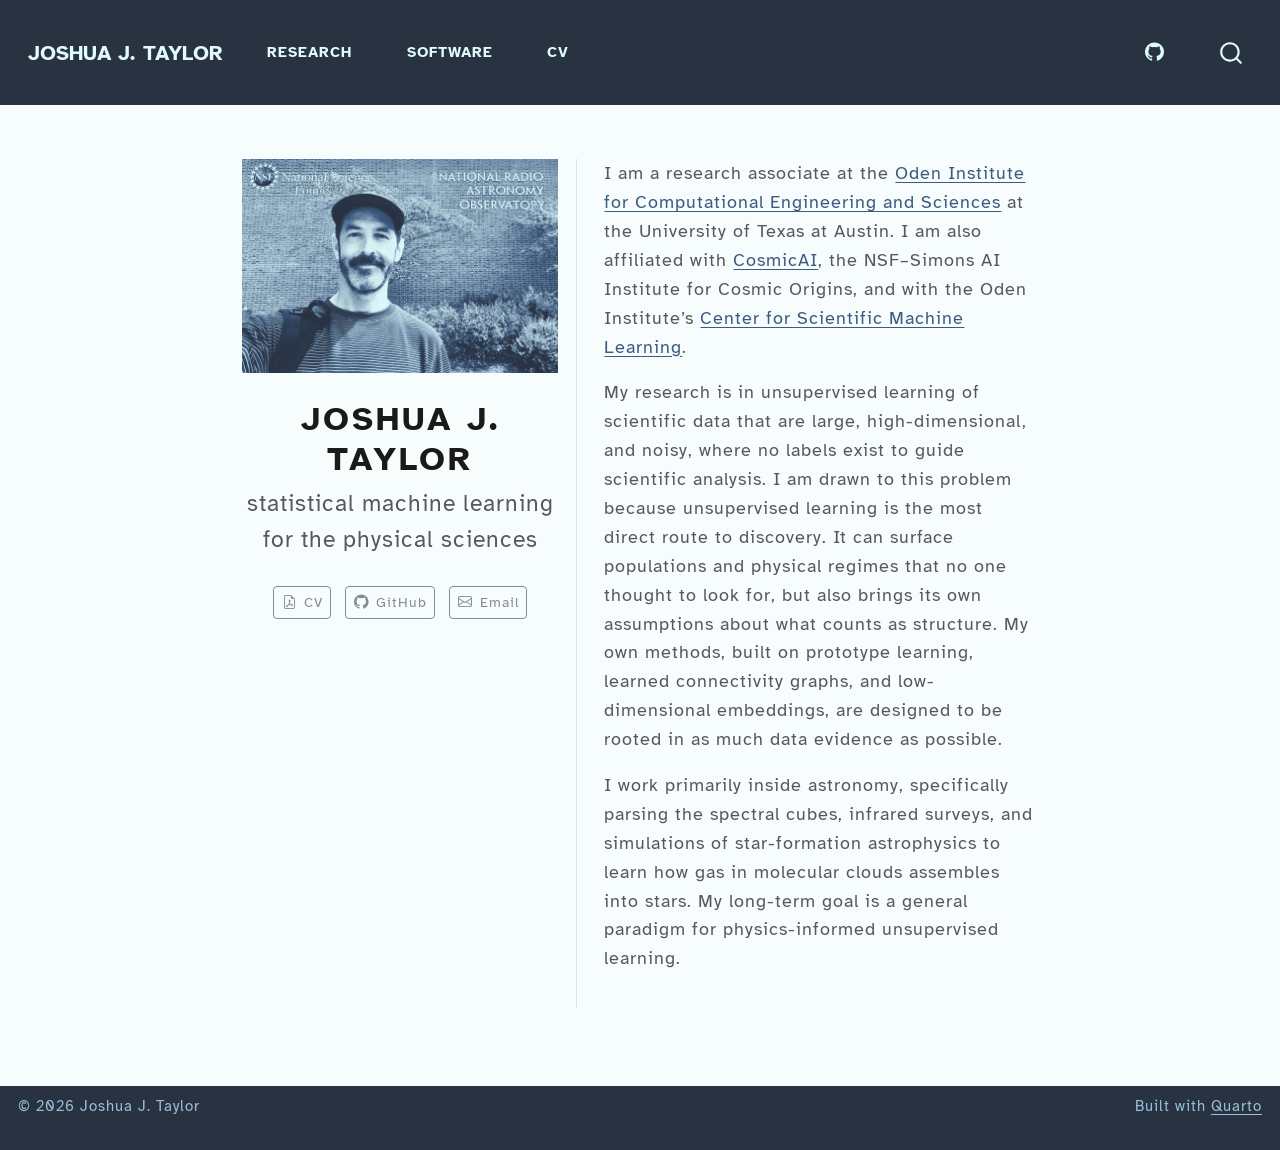
==== commit 4cdd869e: "Home page: SciML center affiliation Co-Authored-By: Claude Fable 5.1 <noreply@anthropic.com>" ====
--- a/docs/index.html
+++ b/docs/index.html
@@ -158,7 +158,7 @@
 </div>
   </div>
   <div class="about-contents"><main class="content" id="quarto-document-content" tabindex="-1">
-<p>I am a research associate at the <a href="https://oden.utexas.edu/">Oden Institute for Computational Engineering and Sciences</a> at the University of Texas at Austin. I am also affiliated with <a href="https://www.cosmicai.org/">CosmicAI</a>, the NSF–Simons AI Institute for Cosmic Origins.</p>
+<p>I am a research associate at the <a href="https://oden.utexas.edu/">Oden Institute for Computational Engineering and Sciences</a> at the University of Texas at Austin. I am also affiliated with <a href="https://www.cosmicai.org/">CosmicAI</a>, the NSF–Simons AI Institute for Cosmic Origins, and with the Oden Institute’s <a href="https://oden.utexas.edu/research/centers-and-groups/center-for-scientific-machine-learning/">Center for Scientific Machine Learning</a>.</p>
 <p>My research is in unsupervised learning of scientific data that are large, high-dimensional, and noisy, where no labels exist to guide scientific analysis. I am drawn to this problem because unsupervised learning is the most direct route to discovery. It can surface populations and physical regimes that no one thought to look for, but also brings its own assumptions about what counts as structure. My own methods, built on prototype learning, learned connectivity graphs, and low-dimensional embeddings, are designed to be rooted in as much data evidence as possible.</p>
 <p>I work primarily inside astronomy, specifically parsing the spectral cubes, infrared surveys, and simulations of star-formation astrophysics to learn how gas in molecular clouds assembles into stars. My long-term goal is a general paradigm for physics-informed unsupervised learning.</p>
 
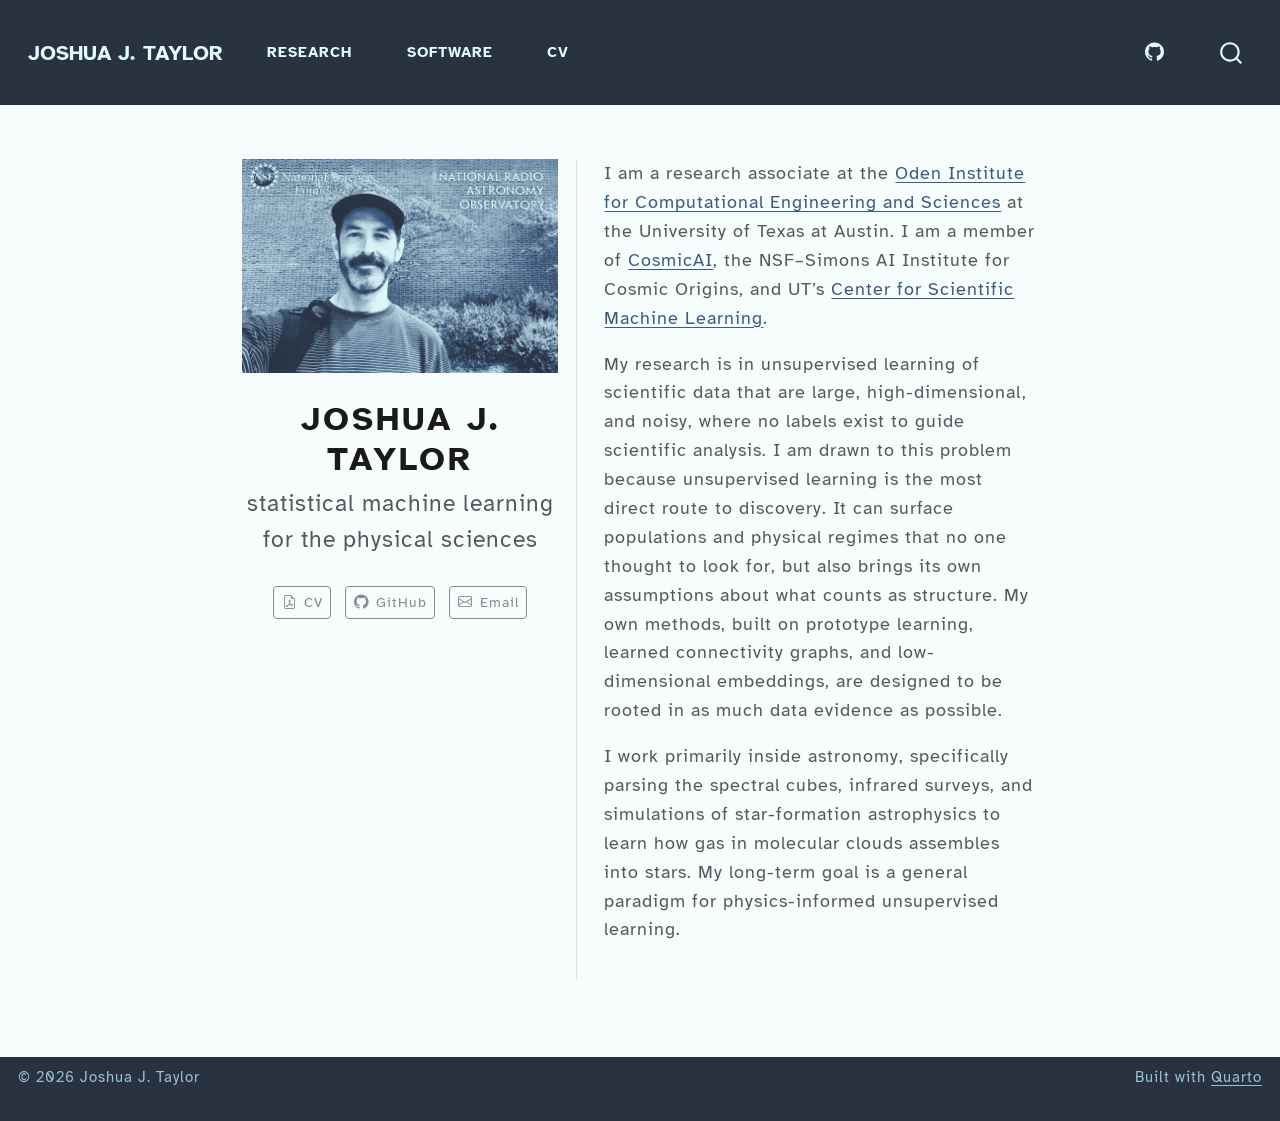
==== commit 2b02916b: "Home page: membership wording Co-Authored-By: Claude Fable 5.1 <noreply@anthropic.com>" ====
--- a/docs/index.html
+++ b/docs/index.html
@@ -158,7 +158,7 @@
 </div>
   </div>
   <div class="about-contents"><main class="content" id="quarto-document-content" tabindex="-1">
-<p>I am a research associate at the <a href="https://oden.utexas.edu/">Oden Institute for Computational Engineering and Sciences</a> at the University of Texas at Austin. I am also affiliated with <a href="https://www.cosmicai.org/">CosmicAI</a>, the NSF–Simons AI Institute for Cosmic Origins, and with the Oden Institute’s <a href="https://oden.utexas.edu/research/centers-and-groups/center-for-scientific-machine-learning/">Center for Scientific Machine Learning</a>.</p>
+<p>I am a research associate at the <a href="https://oden.utexas.edu/">Oden Institute for Computational Engineering and Sciences</a> at the University of Texas at Austin. I am a member of <a href="https://www.cosmicai.org/">CosmicAI</a>, the NSF–Simons AI Institute for Cosmic Origins, and UT’s <a href="https://oden.utexas.edu/research/centers-and-groups/center-for-scientific-machine-learning/">Center for Scientific Machine Learning</a>.</p>
 <p>My research is in unsupervised learning of scientific data that are large, high-dimensional, and noisy, where no labels exist to guide scientific analysis. I am drawn to this problem because unsupervised learning is the most direct route to discovery. It can surface populations and physical regimes that no one thought to look for, but also brings its own assumptions about what counts as structure. My own methods, built on prototype learning, learned connectivity graphs, and low-dimensional embeddings, are designed to be rooted in as much data evidence as possible.</p>
 <p>I work primarily inside astronomy, specifically parsing the spectral cubes, infrared surveys, and simulations of star-formation astrophysics to learn how gas in molecular clouds assembles into stars. My long-term goal is a general paradigm for physics-informed unsupervised learning.</p>
 
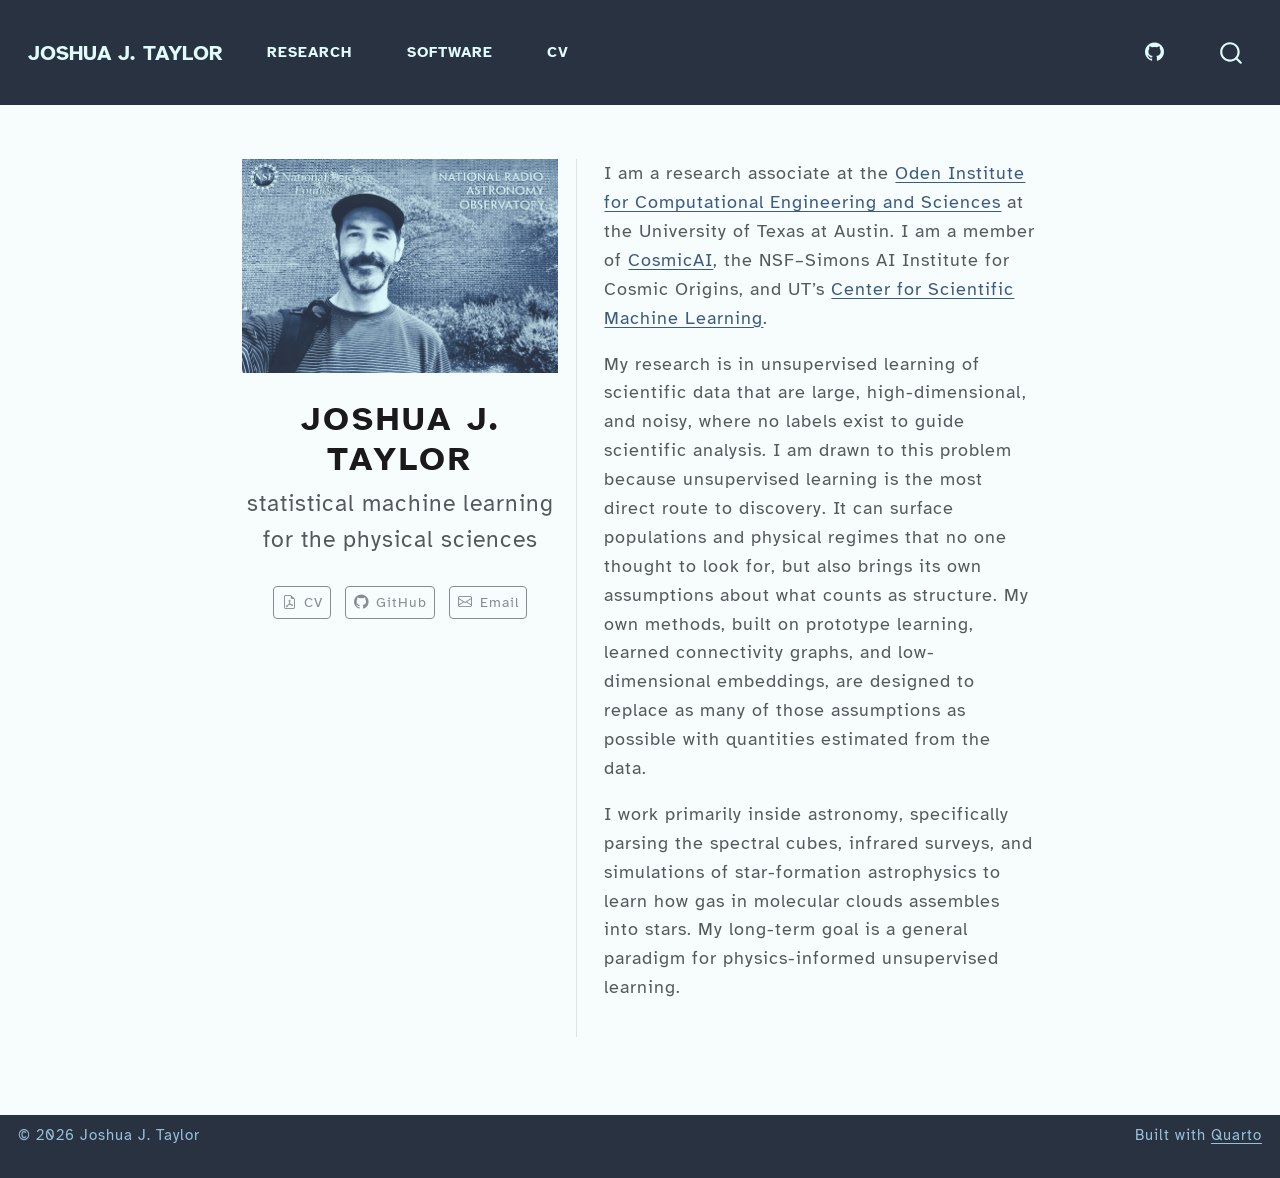
==== commit 1cfb7889: "Home page: assumptions become estimated quantities Co-Authored-By: Claude Fable 5.1 <noreply@anthrop" ====
--- a/docs/index.html
+++ b/docs/index.html
@@ -159,7 +159,7 @@
   </div>
   <div class="about-contents"><main class="content" id="quarto-document-content" tabindex="-1">
 <p>I am a research associate at the <a href="https://oden.utexas.edu/">Oden Institute for Computational Engineering and Sciences</a> at the University of Texas at Austin. I am a member of <a href="https://www.cosmicai.org/">CosmicAI</a>, the NSF–Simons AI Institute for Cosmic Origins, and UT’s <a href="https://oden.utexas.edu/research/centers-and-groups/center-for-scientific-machine-learning/">Center for Scientific Machine Learning</a>.</p>
-<p>My research is in unsupervised learning of scientific data that are large, high-dimensional, and noisy, where no labels exist to guide scientific analysis. I am drawn to this problem because unsupervised learning is the most direct route to discovery. It can surface populations and physical regimes that no one thought to look for, but also brings its own assumptions about what counts as structure. My own methods, built on prototype learning, learned connectivity graphs, and low-dimensional embeddings, are designed to be rooted in as much data evidence as possible.</p>
+<p>My research is in unsupervised learning of scientific data that are large, high-dimensional, and noisy, where no labels exist to guide scientific analysis. I am drawn to this problem because unsupervised learning is the most direct route to discovery. It can surface populations and physical regimes that no one thought to look for, but also brings its own assumptions about what counts as structure. My own methods, built on prototype learning, learned connectivity graphs, and low-dimensional embeddings, are designed to replace as many of those assumptions as possible with quantities estimated from the data.</p>
 <p>I work primarily inside astronomy, specifically parsing the spectral cubes, infrared surveys, and simulations of star-formation astrophysics to learn how gas in molecular clouds assembles into stars. My long-term goal is a general paradigm for physics-informed unsupervised learning.</p>
 
 
